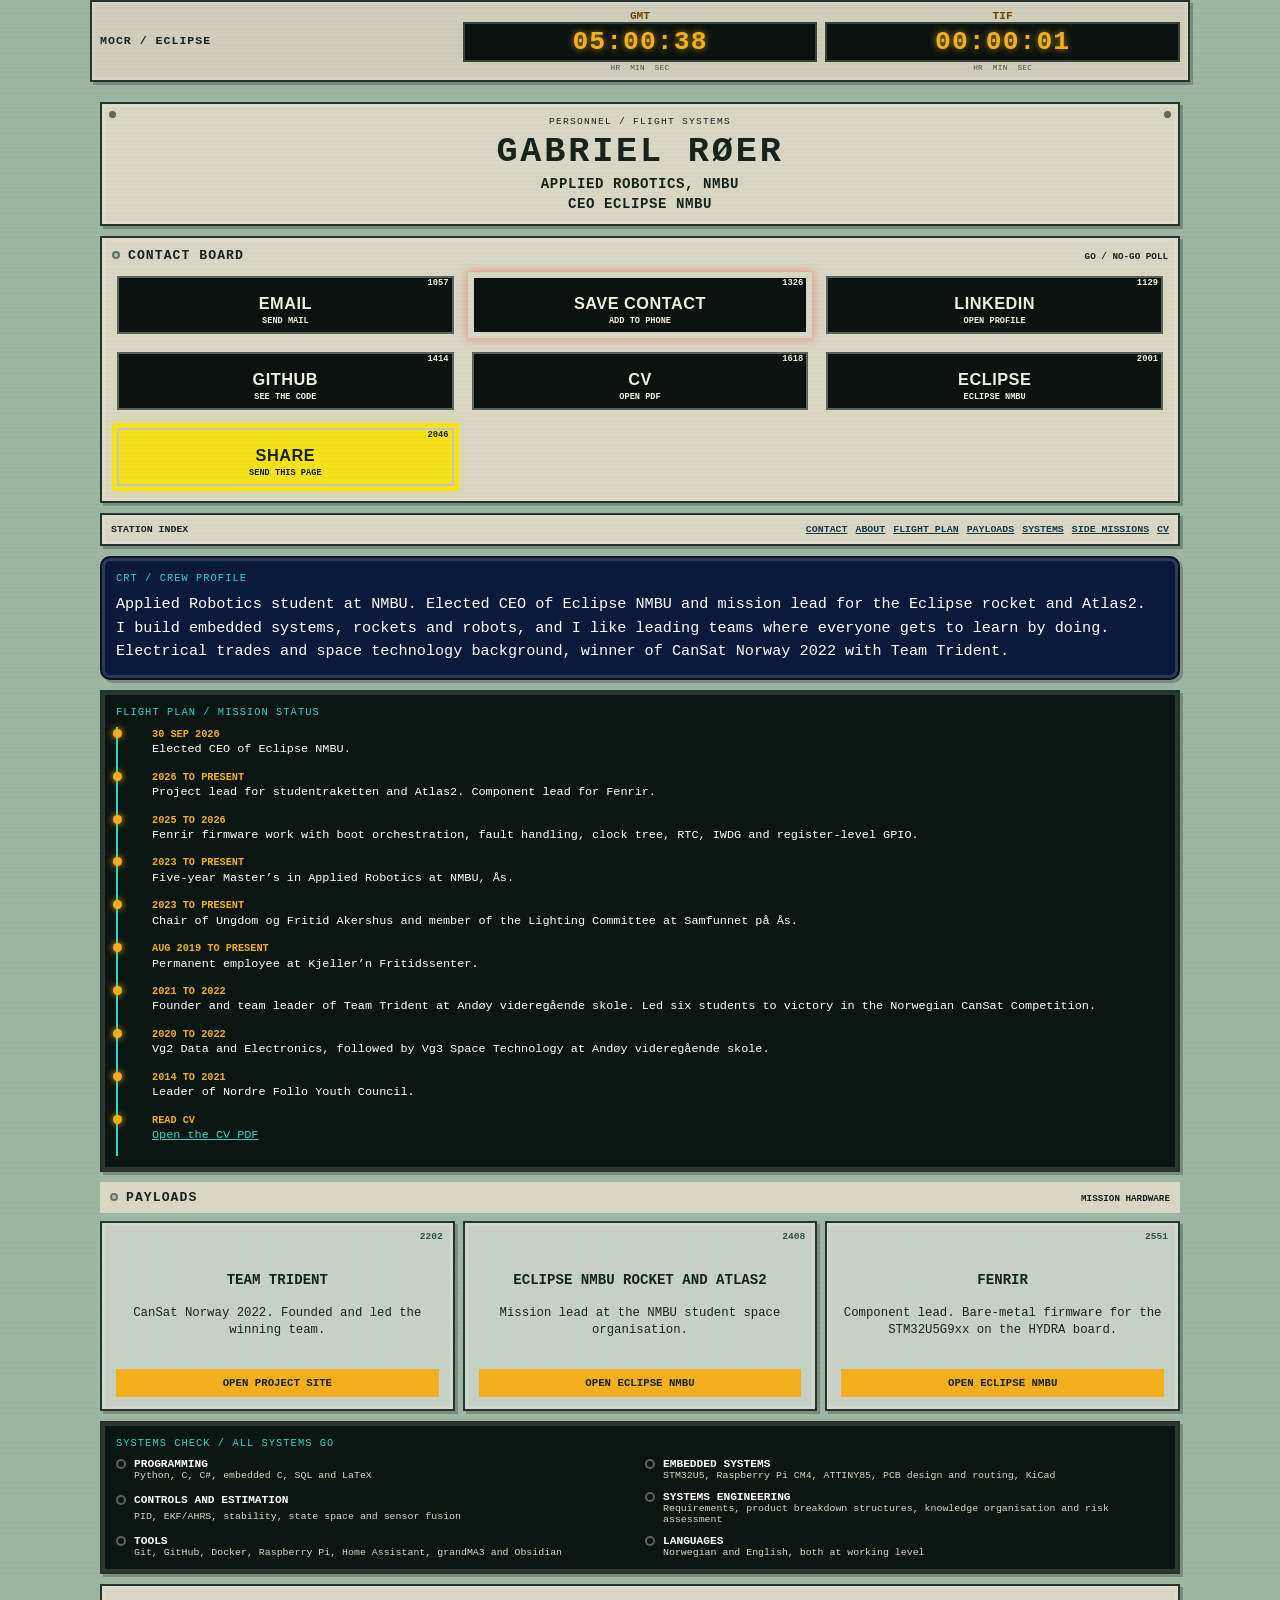
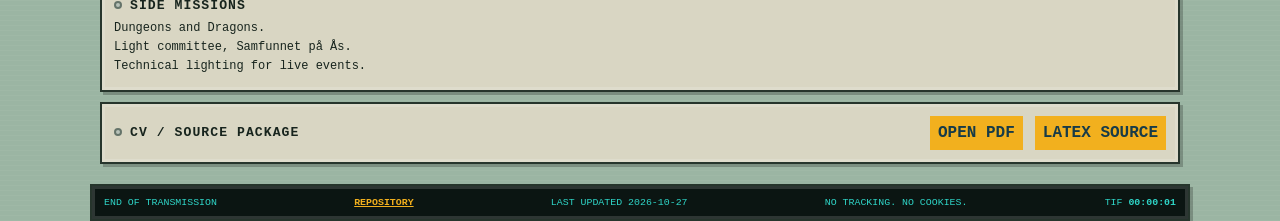
==== docs/index.html @ c1118e2e "personal web" ====
<!doctype html>
<html lang="en">
  <head>
    <meta charset="utf-8" />
    <meta
      name="viewport"
      content="width=device-width, initial-scale=1, viewport-fit=cover" />
    <meta name="theme-color" content="#0b1512" />
    <meta
      name="description"
      content="Gabriel Røer, Applied Robotics student at NMBU and CEO of Eclipse NMBU." />
    <link rel="canonical" href="https://vikinginorbit.github.io/CV/" />
    <meta property="og:title" content="Gabriel Røer | Applied Robotics" />
    <meta
      property="og:description"
      content="Contact and portfolio console for Gabriel Røer, Applied Robotics student at NMBU and CEO of Eclipse NMBU." />
    <meta property="og:url" content="https://vikinginorbit.github.io/CV/" />
    <meta property="og:type" content="website" />
    <meta
      property="og:image"
      content="https://vikinginorbit.github.io/CV/assets/og.png" />
    <meta name="twitter:card" content="summary_large_image" />
    <meta name="twitter:title" content="Gabriel Røer | Applied Robotics" />
    <meta
      name="twitter:description"
      content="Contact and portfolio console for Gabriel Røer, Applied Robotics student at NMBU and CEO of Eclipse NMBU." />
    <meta
      name="twitter:image"
      content="https://vikinginorbit.github.io/CV/assets/og.png" />
    <title>Gabriel Røer | Mission Control</title>
    <link
      rel="icon"
      href="data:image/svg+xml,%3Csvg xmlns='http://www.w3.org/2000/svg' viewBox='0 0 64 64'%3E%3Crect width='64' height='64' rx='8' fill='%230b1512'/%3E%3Cpath d='M10 44h44M16 20h32v16H16z' fill='none' stroke='%23f2b01e' stroke-width='4'/%3E%3C/svg%3E" />
    <link rel="stylesheet" href="style.css" />
  </head>
  <body>
    <a class="skip-link" href="#main">SKIP TO MAIN</a>
    <header class="console mission-header panel">
      <div class="brand-mark">MOCR / ECLIPSE</div>
      <div class="clock-group">
        <div class="clock-label">GMT</div>
        <div class="clock" id="gmt-clock" aria-label="Greenwich Mean Time">
          00:00:00
        </div>
        <div class="clock-caption">HR&nbsp;&nbsp;MIN&nbsp;&nbsp;SEC</div>
      </div>
      <div class="clock-group">
        <div class="clock-label">TIF</div>
        <div class="clock" id="flight-clock" aria-label="Time in flight">
          00:00:00
        </div>
        <div class="clock-caption">HR&nbsp;&nbsp;MIN&nbsp;&nbsp;SEC</div>
      </div>
    </header>
    <main id="main" class="console">
      <section class="name-plate panel" aria-labelledby="name">
        <p class="eyebrow">PERSONNEL / FLIGHT SYSTEMS</p>
        <h1 id="name">GABRIEL RØER</h1>
        <p>APPLIED ROBOTICS, NMBU</p>
        <p>CEO ECLIPSE NMBU</p>
      </section>
      <section
        id="contact"
        class="contact-board panel"
        aria-labelledby="contact-heading">
        <div class="section-heading">
          <span class="screw"></span>
          <h2 id="contact-heading">CONTACT BOARD</h2>
          <span class="section-code">GO / NO-GO POLL</span>
        </div>
        <div class="key-grid">
          <a
            class="legend-key"
            data-key="email"
            href="mailto:GabrielRoer@icloud.com"
            aria-label="Send email"
            ><span class="loop">1057</span><strong>EMAIL</strong
            ><small>SEND MAIL</small></a
          >
          <a
            class="legend-key emphasized"
            href="contact.vcf"
            aria-label="Save contact to phone"
            ><span class="loop">1326</span><strong>SAVE CONTACT</strong
            ><small>ADD TO PHONE</small></a
          >
          <a
            class="legend-key"
            data-key="linkedin"
            href="https://www.linkedin.com/in/gabriel-r%C3%B8er-0233713a4/"
            target="_blank"
            rel="noopener noreferrer"
            aria-label="Open LinkedIn profile"
            ><span class="loop">1129</span><strong>LINKEDIN</strong
            ><small>OPEN PROFILE</small></a
          >
          <a
            class="legend-key"
            href="https://github.com/VikingInOrbit"
            target="_blank"
            rel="noopener noreferrer"
            aria-label="Open GitHub profile"
            ><span class="loop">1414</span><strong>GITHUB</strong
            ><small>SEE THE CODE</small></a
          >
          <a
            class="legend-key"
            href="assets/Gabriel-Roer-CV.pdf"
            aria-label="Open CV PDF"
            ><span class="loop">1618</span><strong>CV</strong
            ><small>OPEN PDF</small></a
          >
          <a
            class="legend-key"
            href="https://eclipsenmbu.no"
            target="_blank"
            rel="noopener noreferrer"
            aria-label="Open Eclipse NMBU"
            ><span class="loop">2001</span><strong>ECLIPSE</strong
            ><small>ECLIPSE NMBU</small></a
          >
          <a
            class="legend-key share-key"
            href="https://vikinginorbit.github.io/CV/"
            data-share
            aria-label="Share this page"
            ><span class="loop">2046</span><strong>SHARE</strong
            ><small>SEND THIS PAGE</small></a
          >
        </div>
      </section>
      <nav class="station-index panel" aria-label="Station index">
        <span>STATION INDEX</span><a href="#contact">CONTACT</a
        ><a href="#about">ABOUT</a><a href="#flight-plan">FLIGHT PLAN</a
        ><a href="#payloads">PAYLOADS</a><a href="#systems">SYSTEMS</a
        ><a href="#side-missions">SIDE MISSIONS</a><a href="#cv">CV</a>
      </nav>
      <section id="about" class="crt panel" aria-labelledby="about-heading">
        <div class="screen-label" id="about-heading">CRT / CREW PROFILE</div>
        <p>
          Applied Robotics student at NMBU. Elected CEO of Eclipse NMBU and
          mission lead for the Eclipse rocket and Atlas2. I build embedded
          systems, rockets and robots, and I like leading teams where everyone
          gets to learn by doing. Electrical trades and space technology
          background, winner of CanSat Norway 2022 with Team Trident.
        </p>
      </section>
      <section
        id="flight-plan"
        class="flight-plan panel"
        aria-labelledby="flight-heading">
        <div class="screen-label" id="flight-heading">
          FLIGHT PLAN / MISSION STATUS
        </div>
        <ol class="timeline">
          <li><b>30 SEP 2026</b><span>Elected CEO of Eclipse NMBU.</span></li>
          <li>
            <b>2026 TO PRESENT</b
            ><span
              >Project lead for studentraketten and Atlas2. Component lead for
              Fenrir.</span
            >
          </li>
          <li>
            <b>2025 TO 2026</b
            ><span
              >Fenrir firmware work with boot orchestration, fault handling,
              clock tree, RTC, IWDG and register-level GPIO.</span
            >
          </li>
          <li>
            <b>2023 TO PRESENT</b
            ><span>Five-year Master’s in Applied Robotics at NMBU, Ås.</span>
          </li>
          <li>
            <b>2023 TO PRESENT</b
            ><span
              >Chair of Ungdom og Fritid Akershus and member of the Lighting
              Committee at Samfunnet på Ås.</span
            >
          </li>
          <li>
            <b>AUG 2019 TO PRESENT</b
            ><span>Permanent employee at Kjeller’n Fritidssenter.</span>
          </li>
          <li>
            <b>2021 TO 2022</b
            ><span
              >Founder and team leader of Team Trident at Andøy videregående
              skole. Led six students to victory in the Norwegian CanSat
              Competition.</span
            >
          </li>
          <li>
            <b>2020 TO 2022</b
            ><span
              >Vg2 Data and Electronics, followed by Vg3 Space Technology at
              Andøy videregående skole.</span
            >
          </li>
          <li>
            <b>2014 TO 2021</b
            ><span>Leader of Nordre Follo Youth Council.</span>
          </li>
          <li>
            <b>READ CV</b
            ><a href="assets/Gabriel-Roer-CV.pdf">Open the CV PDF</a>
          </li>
        </ol>
      </section>
      <section id="payloads" class="payloads" aria-labelledby="payload-heading">
        <div class="section-heading payload-heading">
          <span class="screw"></span>
          <h2 id="payload-heading">PAYLOADS</h2>
          <span class="section-code">MISSION HARDWARE</span>
        </div>
        <article class="payload panel">
          <span class="loop-tag">2202</span>
          <h3>TEAM TRIDENT</h3>
          <p>CanSat Norway 2022. Founded and led the winning team.</p>
          <a class="payload-link" href="https://vikinginorbit.github.io/CV/"
            >OPEN PROJECT SITE</a
          >
        </article>
        <article class="payload panel">
          <span class="loop-tag">2408</span>
          <h3>ECLIPSE NMBU ROCKET AND ATLAS2</h3>
          <p>Mission lead at the NMBU student space organisation.</p>
          <a
            class="payload-link"
            href="https://eclipsenmbu.no"
            target="_blank"
            rel="noopener noreferrer"
            >OPEN ECLIPSE NMBU</a
          >
        </article>
        <article class="payload panel">
          <span class="loop-tag">2551</span>
          <h3>FENRIR</h3>
          <p>
            Component lead. Bare-metal firmware for the STM32U5G9xx on the HYDRA
            board.
          </p>
          <a
            class="payload-link"
            href="https://eclipsenmbu.no"
            target="_blank"
            rel="noopener noreferrer"
            >OPEN ECLIPSE NMBU</a
          >
        </article>
      </section>
      <section
        id="systems"
        class="systems panel"
        aria-labelledby="systems-heading">
        <div class="screen-label" id="systems-heading">
          SYSTEMS CHECK / ALL SYSTEMS GO
        </div>
        <div class="systems-grid">
          <div class="system-indicator">
            <i></i><b>PROGRAMMING</b
            ><span>Python, C, C#, embedded C, SQL and LaTeX</span>
          </div>
          <div class="system-indicator">
            <i></i><b>EMBEDDED SYSTEMS</b
            ><span
              >STM32U5, Raspberry Pi CM4, ATTINY85, PCB design and routing,
              KiCad</span
            >
          </div>
          <div class="system-indicator">
            <i></i><b>CONTROLS AND ESTIMATION</b
            ><span
              >PID, EKF/AHRS, stability, state space and sensor fusion</span
            >
          </div>
          <div class="system-indicator">
            <i></i><b>SYSTEMS ENGINEERING</b
            ><span
              >Requirements, product breakdown structures, knowledge
              organisation and risk assessment</span
            >
          </div>
          <div class="system-indicator">
            <i></i><b>TOOLS</b
            ><span
              >Git, GitHub, Docker, Raspberry Pi, Home Assistant, grandMA3 and
              Obsidian</span
            >
          </div>
          <div class="system-indicator">
            <i></i><b>LANGUAGES</b
            ><span>Norwegian and English, both at working level</span>
          </div>
        </div>
      </section>
      <section
        id="side-missions"
        class="side-missions panel"
        aria-labelledby="side-heading">
        <div class="section-heading">
          <span class="screw"></span>
          <h2 id="side-heading">SIDE MISSIONS</h2>
        </div>
        <p>Dungeons and Dragons.</p>
        <p>Light committee, Samfunnet på Ås.</p>
        <p>Technical lighting for live events.</p>
      </section>
      <section id="cv" class="cv-panel panel" aria-labelledby="cv-heading">
        <div class="section-heading">
          <span class="screw"></span>
          <h2 id="cv-heading">CV / SOURCE PACKAGE</h2>
        </div>
        <a href="assets/Gabriel-Roer-CV.pdf">OPEN PDF</a
        ><a
          href="https://github.com/VikingInOrbit/CV"
          target="_blank"
          rel="noopener noreferrer"
          >LATEX SOURCE</a
        >
      </section>
    </main>
    <footer class="console footer panel">
      <span>END OF TRANSMISSION</span
      ><a
        href="https://github.com/VikingInOrbit/CV"
        target="_blank"
        rel="noopener noreferrer"
        >REPOSITORY</a
      ><span>LAST UPDATED 2026-10-27</span><span>NO TRACKING. NO COOKIES.</span
      ><span>TIF <b id="footer-flight">00:00:00</b></span>
    </footer>
    <script src="config.js"></script>
    <script src="script.js"></script>
  </body>
</html>
---- docs/style.css ----
:root{color-scheme:dark;--sage:#9bb5a3;--cream:#d9d6c3;--ink:#17241d;--navy:#0a1a3a;--amber:#f2b01e;--yellow:#f5e21a;--red:#e8423f;--dim:#8d908c;--teal:#2fd6c8}*{box-sizing:border-box}html{background:#07100d}body{margin:0;min-width:360px;background:var(--sage);color:var(--ink);font-family:"Courier New",Courier,monospace;background-image:linear-gradient(rgba(255,255,255,.035) 1px,transparent 1px);background-size:100% 5px}body:before{content:"";position:fixed;inset:0;pointer-events:none;opacity:.14;background:repeating-linear-gradient(0deg,transparent 0 3px,rgba(0,0,0,.14) 4px);z-index:4}a{color:inherit}.console{width:min(1100px,100%);margin:0 auto;padding:10px}.panel{position:relative;border:2px solid #26352c;box-shadow:inset 0 0 0 3px rgba(255,255,255,.14),3px 3px 0 rgba(0,0,0,.22)}.mission-header{display:grid;grid-template-columns:1fr 1fr 1fr;align-items:center;gap:8px;padding:8px;min-height:78px;background:#d0cdbb}
.brand-mark{font-size:.73rem;font-weight:bold;letter-spacing:.08em}.clock-group{text-align:center}.clock-label{color:#6a4700;font-size:.7rem;font-weight:bold}.clock{padding:3px 5px;color:var(--amber);background:#0b1210;border:2px solid #37443c;font-size:clamp(1.05rem,5vw,1.65rem);font-weight:bold;letter-spacing:.04em;text-shadow:0 0 7px rgba(242,176,30,.7)}.clock-caption{margin-top:2px;color:#4a514b;font-size:.48rem;letter-spacing:.04em}.name-plate{margin-top:10px;padding:12px 14px;background:var(--cream);text-align:center}.name-plate:before,.name-plate:after{content:"";position:absolute;width:7px;height:7px;border-radius:50%;background:#5a685f;top:7px}.name-plate:before{left:7px}.name-plate:after{right:7px}.eyebrow{margin:0 0 5px;font-size:.6rem;letter-spacing:.13em}h1{margin:0;font-size:clamp(1.35rem,6vw,2.2rem);letter-spacing:.08em}.name-plate p:not(.eyebrow){margin:4px 0 0;font-size:clamp(.68rem,2.5vw,.88rem);font-weight:bold;letter-spacing:.04em}.contact-board{margin-top:10px;padding:10px;background:var(--cream)}.section-heading{display:flex;align-items:baseline;gap:8px;margin-bottom:8px}.section-heading h2{margin:0;font-size:.82rem;letter-spacing:.08em}.section-code{margin-left:auto;font-size:.58rem;font-weight:bold}.screw{width:8px;height:8px;border:2px solid #65746a;border-radius:50%;background:#b8c2b9}.key-grid{display:grid;grid-template-columns:repeat(2,minmax(0,1fr));gap:8px}.legend-key{min-height:68px;position:relative;display:flex;flex-direction:column;align-items:center;justify-content:center;padding:14px 4px 5px;border:5px solid transparent;border-radius:2px;background:#0b1210;background-clip:padding-box;box-shadow:inset 0 0 0 2px #59635d;text-decoration:none;color:#f1efe0}.legend-key.yellow{background:var(--yellow);color:#182118;box-shadow:inset 0 0 0 2px #c6c8c0,0 0 8px rgba(245,226,26,.35)}.legend-key.yellow:nth-child(3n){background-color:var(--amber)}.legend-key.yellow:nth-child(5n){background-color:#f1efe0}.legend-key.emphasized{background-color:#0b1210;color:#f1efe0;box-shadow:inset 0 0 0 2px #d4d5ca,0 0 9px rgba(232,66,63,.45)}.legend-key.yellow.emphasized{background-color:var(--yellow);color:#182118}.legend-key.unset{background:var(--dim);color:#d5d8d2;box-shadow:inset 0 0 0 2px #c6c8c0;opacity:.7}.loop{position:absolute;top:2px;right:5px;font-size:.55rem;font-weight:bold}.legend-key strong{font-family:Arial,sans-serif;font-size:clamp(.78rem,3.5vw,1.02rem);letter-spacing:.03em;text-align:center}.legend-key small{margin-top:3px;font-size:.54rem;font-weight:bold;text-align:center}.legend-key:focus-visible,.payload-link:focus-visible,.footer a:focus-visible{outline:3px solid #173b80;outline-offset:3px}.crt{margin-top:10px;padding:14px;border-color:#061024;border-radius:10px;background:var(--navy);color:#fff}.screen-label{margin-bottom:9px;color:var(--teal);font-size:.65rem;letter-spacing:.1em}.crt p{margin:0;font-size:clamp(.75rem,2.7vw,.95rem);line-height:1.55}.payloads{margin-top:10px}.payload-heading{padding:8px 10px;background:var(--cream)}.payload{margin-top:8px;padding:12px 14px;background:#c8d0c5}.payload:after{content:"";position:absolute;inset:0;pointer-events:none;opacity:.55;background-image:linear-gradient(var(--teal) 1px,transparent 1px),linear-gradient(90deg,var(--teal) 1px,transparent 1px);background-size:28px 28px;mix-blend-mode:soft-light}.payload h3,.payload p,.payload-link{position:relative;z-index:1}.loop-tag{position:absolute;top:7px;right:9px;color:#345148;font-size:.6rem;font-weight:bold}.payload h3{margin:0 42px 6px 0;font-size:.88rem}.payload p{max-width:75ch;margin:0;font-size:.77rem;line-height:1.45}.payload-link{display:inline-block;margin-top:8px;color:#123d48;font-size:.67rem;font-weight:bold}.footer{display:flex;justify-content:space-between;gap:8px;align-items:center;margin-top:10px;padding:11px 12px;background:#0b1512;color:var(--teal);font-size:.62rem}.footer a{color:var(--amber);font-weight:bold}@media (min-width:640px){.key-grid{grid-template-columns:repeat(3,minmax(0,1fr))}.payloads{display:grid;grid-template-columns:repeat(3,1fr);gap:8px}.payload-heading{grid-column:1/-1;margin-bottom:0}.payload{margin-top:0}}@media (prefers-reduced-motion:reduce){*,*::before,*::after{animation-duration:.01ms!important;animation-iteration-count:1!important}}
.legend-key.activated{background-color:#42a85f!important;color:#102617;box-shadow:inset 0 0 0 2px #d5e5d0,0 0 10px rgba(66,168,95,.7)}.legend-key.yellow.emphasized{background-color:var(--yellow);color:#182118}.legend-key.unset{background:var(--dim);color:#d5d8d2;box-shadow:inset 0 0 0 2px #c6c8c0;opacity:.7}.loop{position:absolute;top:2px;right:5px;font-size:.55rem;font-weight:bold}.legend-key strong{font-family:Arial,sans-serif;font-size:clamp(.78rem,3.5vw,1.02rem);letter-spacing:.03em;text-align:center}.legend-key small{margin-top:3px;font-size:.54rem;font-weight:bold;text-align:center}.legend-key:focus-visible,.payload-link:focus-visible,.footer a:focus-visible{outline:3px solid #173b80;outline-offset:3px}.crt{margin-top:10px;padding:14px;border-color:#061024;border-radius:10px;background:var(--navy);color:#fff}.screen-label{margin-bottom:9px;color:var(--teal);font-size:.65rem;letter-spacing:.1em}.crt p{margin:0;font-size:clamp(.75rem,2.7vw,.95rem);line-height:1.55}.payloads{margin-top:10px}.payload-heading{padding:8px 10px;background:var(--cream)}.payload{margin-top:8px;padding:12px 14px;background:#c8d0c5}.payload:after{content:"";position:absolute;inset:0;pointer-events:none;opacity:.55;background-image:linear-gradient(var(--teal) 1px,transparent 1px),linear-gradient(90deg,var(--teal) 1px,transparent 1px);background-size:28px 28px;mix-blend-mode:soft-light}.payload h3,.payload p,.payload-link{position:relative;z-index:1}.loop-tag{position:absolute;top:7px;right:9px;color:#345148;font-size:.6rem;font-weight:bold}.payload h3{margin:0 42px 6px 0;font-size:.88rem}.payload p{max-width:75ch;margin:0;font-size:.77rem;line-height:1.45}.payload-link{display:inline-block;margin-top:8px;color:#123d48;font-size:.67rem;font-weight:bold}.footer{display:flex;justify-content:space-between;gap:8px;align-items:center;margin-top:10px;padding:11px 12px;background:#0b1512;color:var(--teal);font-size:.62rem}.footer a{color:var(--amber);font-weight:bold}@media (min-width:640px){.key-grid{grid-template-columns:repeat(3,minmax(0,1fr))}.payloads{display:grid;grid-template-columns:repeat(3,1fr);gap:8px}.payload-heading{grid-column:1/-1;margin-bottom:0}.payload{margin-top:0}}@media (prefers-reduced-motion:reduce){*,*::before,*::after{animation-duration:.01ms!important;animation-iteration-count:1!important}}
.skip-link{position:absolute;left:8px;top:-50px;padding:8px;background:var(--yellow);color:#182118;z-index:5}.skip-link:focus{top:8px}.station-index{display:flex;flex-wrap:wrap;gap:8px;align-items:center;margin-top:10px;padding:9px;background:var(--cream);font-size:.62rem}.station-index span{font-weight:bold;margin-right:auto}.station-index a,.cv-panel a{font-weight:bold;color:#173b48}.flight-plan{margin-top:10px;padding:14px;background:#0b1512;color:#fff}.timeline{margin:0;padding:0 0 0 20px;list-style:none;border-left:2px solid var(--teal)}.timeline li{position:relative;padding:0 0 12px 14px;font-size:.74rem;line-height:1.4}.timeline li::before{content:"";position:absolute;left:-25px;top:2px;width:9px;height:9px;border-radius:50%;background:var(--amber);box-shadow:0 0 7px var(--amber)}.timeline b{display:block;color:var(--amber);font-size:.64rem}.timeline a{color:var(--teal)}.systems{margin-top:10px;padding:14px;background:#0b1512;color:#fff}.systems-grid{display:grid;grid-template-columns:repeat(2,1fr);gap:10px}.systems-grid div{display:grid;grid-template-columns:12px 1fr;column-gap:6px;align-items:center;font-size:.7rem}.systems-grid i{width:10px;height:10px;border-radius:50%;background:var(--amber);box-shadow:0 0 7px var(--amber)}.systems-grid span{grid-column:2;color:#d9d6c3;font-size:.62rem}.side-missions,.cv-panel,.lost{margin-top:10px;padding:12px;background:var(--cream)}.side-missions p{margin:5px 0;font-size:.75rem}.cv-panel{display:flex;gap:12px;align-items:center}.cv-panel .section-heading{margin:0 auto 0 0}.cv-panel a{padding:8px;background:var(--amber);text-decoration:none}.lost{max-width:600px;margin:10vh auto;text-align:center}.lost .legend-key{display:inline-flex;margin-top:15px}.footer{flex-wrap:wrap}
.payload{display:flex;flex-direction:column;min-height:190px}.payload .loop-tag{top:8px;right:10px}.payload h3{margin:28px 0 8px;text-align:center;min-height:2.4em;display:flex;align-items:center;justify-content:center}.payload p{flex:1;margin:0;text-align:center}.payload .payload-link{align-self:stretch;margin-top:12px;padding:8px;text-align:center;background:var(--amber);color:#17241d;text-decoration:none}.system-indicator i{background:#0b1210;box-shadow:inset 0 0 0 2px #59635d}.system-indicator.system-go i{background:#42a85f;box-shadow:0 0 8px rgba(66,168,95,.8)}
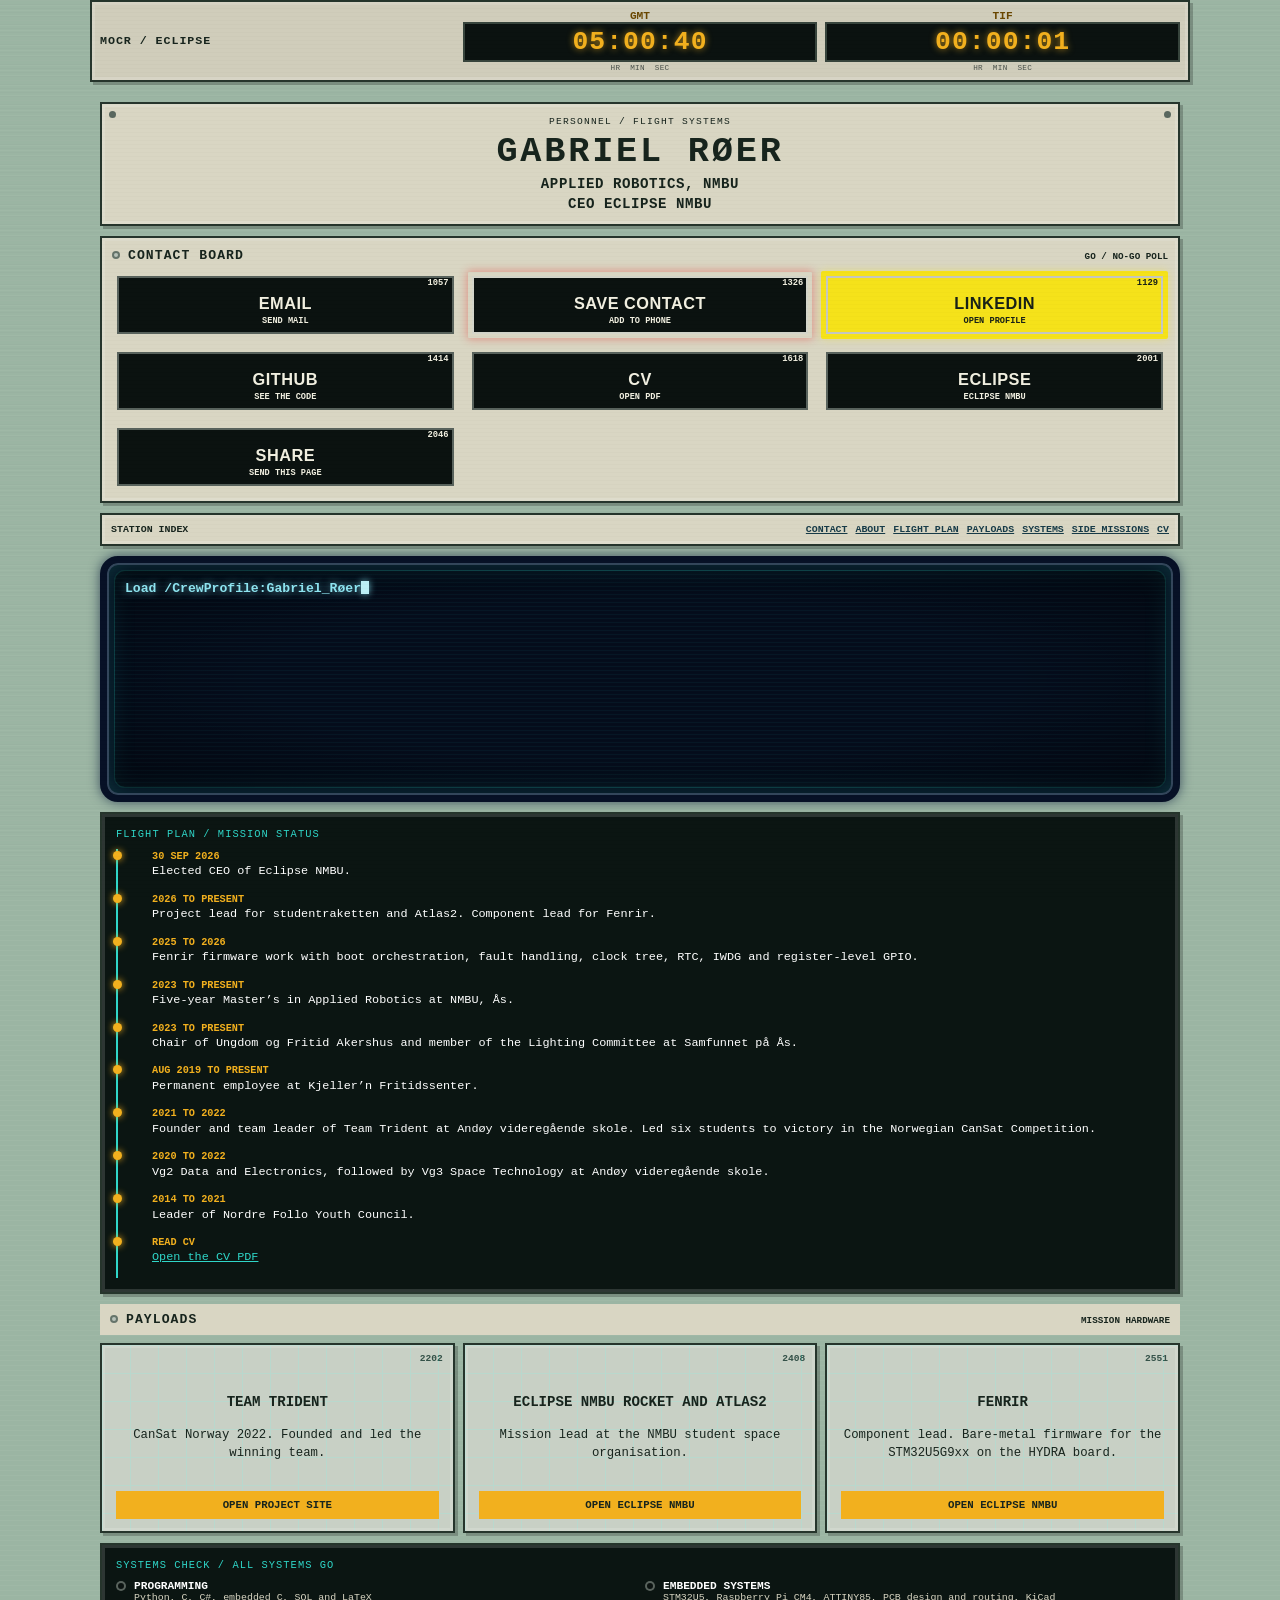
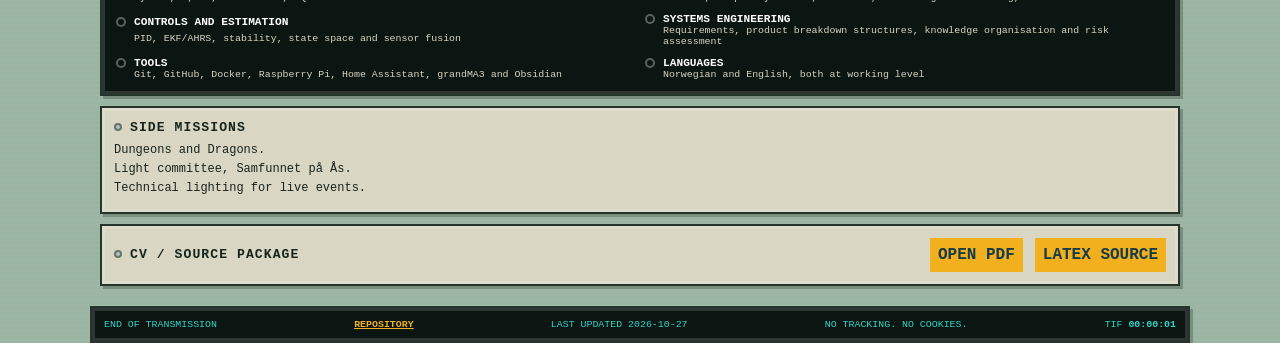
==== commit 40a1c994: "ser pen ut på telefon" ====
--- a/docs/index.html
+++ b/docs/index.html
@@ -70,7 +70,7 @@
         </div>
         <div class="key-grid">
           <a
-            class="legend-key"
+            class="legend-key contact-action"
             data-key="email"
             href="mailto:GabrielRoer@icloud.com"
             aria-label="Send email"
@@ -78,7 +78,7 @@
             ><small>SEND MAIL</small></a
           >
           <a
-            class="legend-key emphasized"
+            class="legend-key emphasized contact-action vcard-key"
             href="contact.vcf"
             aria-label="Save contact to phone"
             ><span class="loop">1326</span><strong>SAVE CONTACT</strong
@@ -120,7 +120,7 @@
             ><small>ECLIPSE NMBU</small></a
           >
           <a
-            class="legend-key share-key"
+            class="legend-key contact-action share-key"
             href="https://vikinginorbit.github.io/CV/"
             data-share
             aria-label="Share this page"
@@ -135,14 +135,32 @@
         ><a href="#payloads">PAYLOADS</a><a href="#systems">SYSTEMS</a
         ><a href="#side-missions">SIDE MISSIONS</a><a href="#cv">CV</a>
       </nav>
-      <section id="about" class="crt panel" aria-labelledby="about-heading">
-        <div class="screen-label" id="about-heading">CRT / CREW PROFILE</div>
-        <p>
-          Applied Robotics student at NMBU. Elected CEO of Eclipse NMBU and
-          mission lead for the Eclipse rocket and Atlas2. I build embedded
-          systems, rockets and robots, and I like leading teams where everyone
-          gets to learn by doing. Electrical trades and space technology
-          background, winner of CanSat Norway 2022 with Team Trident.
+      <section
+        id="about"
+        class="crt panel"
+        aria-label="Crew profile terminal. Press Enter to load."
+        tabindex="0">
+        <div
+          class="crt-command"
+          aria-hidden="true"
+          data-command="Load /CrewProfile:Gabriel_Røer"></div>
+        <p class="crt-output">
+          <span
+            class="crt-line"
+            data-output="Applied Robotics student at NMBU."></span>
+          <span
+            class="crt-line"
+            data-output="Elected CEO of Eclipse NMBU and mission lead for the Eclipse rocket and Atlas2."></span>
+          <span
+            class="crt-line"
+            data-output="I build embedded systems, rockets and robots, and I like leading teams where everyone gets to learn by doing."></span>
+          <span
+            class="crt-line"
+            data-output="Electrical trades and space technology background, winner of CanSat Norway 2022 with Team Trident."></span>
+          <span class="crt-line" data-output="Fully loaded"></span>
+          <span class="crt-line crt-prompt"
+            >Z:Me/GR:<span class="crt-cursor" aria-hidden="true"></span
+          ></span>
         </p>
       </section>
       <section
--- a/docs/style.css
+++ b/docs/style.css
@@ -1,5 +1,11 @@
 :root{color-scheme:dark;--sage:#9bb5a3;--cream:#d9d6c3;--ink:#17241d;--navy:#0a1a3a;--amber:#f2b01e;--yellow:#f5e21a;--red:#e8423f;--dim:#8d908c;--teal:#2fd6c8}*{box-sizing:border-box}html{background:#07100d}body{margin:0;min-width:360px;background:var(--sage);color:var(--ink);font-family:"Courier New",Courier,monospace;background-image:linear-gradient(rgba(255,255,255,.035) 1px,transparent 1px);background-size:100% 5px}body:before{content:"";position:fixed;inset:0;pointer-events:none;opacity:.14;background:repeating-linear-gradient(0deg,transparent 0 3px,rgba(0,0,0,.14) 4px);z-index:4}a{color:inherit}.console{width:min(1100px,100%);margin:0 auto;padding:10px}.panel{position:relative;border:2px solid #26352c;box-shadow:inset 0 0 0 3px rgba(255,255,255,.14),3px 3px 0 rgba(0,0,0,.22)}.mission-header{display:grid;grid-template-columns:1fr 1fr 1fr;align-items:center;gap:8px;padding:8px;min-height:78px;background:#d0cdbb}
 .brand-mark{font-size:.73rem;font-weight:bold;letter-spacing:.08em}.clock-group{text-align:center}.clock-label{color:#6a4700;font-size:.7rem;font-weight:bold}.clock{padding:3px 5px;color:var(--amber);background:#0b1210;border:2px solid #37443c;font-size:clamp(1.05rem,5vw,1.65rem);font-weight:bold;letter-spacing:.04em;text-shadow:0 0 7px rgba(242,176,30,.7)}.clock-caption{margin-top:2px;color:#4a514b;font-size:.48rem;letter-spacing:.04em}.name-plate{margin-top:10px;padding:12px 14px;background:var(--cream);text-align:center}.name-plate:before,.name-plate:after{content:"";position:absolute;width:7px;height:7px;border-radius:50%;background:#5a685f;top:7px}.name-plate:before{left:7px}.name-plate:after{right:7px}.eyebrow{margin:0 0 5px;font-size:.6rem;letter-spacing:.13em}h1{margin:0;font-size:clamp(1.35rem,6vw,2.2rem);letter-spacing:.08em}.name-plate p:not(.eyebrow){margin:4px 0 0;font-size:clamp(.68rem,2.5vw,.88rem);font-weight:bold;letter-spacing:.04em}.contact-board{margin-top:10px;padding:10px;background:var(--cream)}.section-heading{display:flex;align-items:baseline;gap:8px;margin-bottom:8px}.section-heading h2{margin:0;font-size:.82rem;letter-spacing:.08em}.section-code{margin-left:auto;font-size:.58rem;font-weight:bold}.screw{width:8px;height:8px;border:2px solid #65746a;border-radius:50%;background:#b8c2b9}.key-grid{display:grid;grid-template-columns:repeat(2,minmax(0,1fr));gap:8px}.legend-key{min-height:68px;position:relative;display:flex;flex-direction:column;align-items:center;justify-content:center;padding:14px 4px 5px;border:5px solid transparent;border-radius:2px;background:#0b1210;background-clip:padding-box;box-shadow:inset 0 0 0 2px #59635d;text-decoration:none;color:#f1efe0}.legend-key.yellow{background:var(--yellow);color:#182118;box-shadow:inset 0 0 0 2px #c6c8c0,0 0 8px rgba(245,226,26,.35)}.legend-key.yellow:nth-child(3n){background-color:var(--amber)}.legend-key.yellow:nth-child(5n){background-color:#f1efe0}.legend-key.emphasized{background-color:#0b1210;color:#f1efe0;box-shadow:inset 0 0 0 2px #d4d5ca,0 0 9px rgba(232,66,63,.45)}.legend-key.yellow.emphasized{background-color:var(--yellow);color:#182118}.legend-key.unset{background:var(--dim);color:#d5d8d2;box-shadow:inset 0 0 0 2px #c6c8c0;opacity:.7}.loop{position:absolute;top:2px;right:5px;font-size:.55rem;font-weight:bold}.legend-key strong{font-family:Arial,sans-serif;font-size:clamp(.78rem,3.5vw,1.02rem);letter-spacing:.03em;text-align:center}.legend-key small{margin-top:3px;font-size:.54rem;font-weight:bold;text-align:center}.legend-key:focus-visible,.payload-link:focus-visible,.footer a:focus-visible{outline:3px solid #173b80;outline-offset:3px}.crt{margin-top:10px;padding:14px;border-color:#061024;border-radius:10px;background:var(--navy);color:#fff}.screen-label{margin-bottom:9px;color:var(--teal);font-size:.65rem;letter-spacing:.1em}.crt p{margin:0;font-size:clamp(.75rem,2.7vw,.95rem);line-height:1.55}.payloads{margin-top:10px}.payload-heading{padding:8px 10px;background:var(--cream)}.payload{margin-top:8px;padding:12px 14px;background:#c8d0c5}.payload:after{content:"";position:absolute;inset:0;pointer-events:none;opacity:.55;background-image:linear-gradient(var(--teal) 1px,transparent 1px),linear-gradient(90deg,var(--teal) 1px,transparent 1px);background-size:28px 28px;mix-blend-mode:soft-light}.payload h3,.payload p,.payload-link{position:relative;z-index:1}.loop-tag{position:absolute;top:7px;right:9px;color:#345148;font-size:.6rem;font-weight:bold}.payload h3{margin:0 42px 6px 0;font-size:.88rem}.payload p{max-width:75ch;margin:0;font-size:.77rem;line-height:1.45}.payload-link{display:inline-block;margin-top:8px;color:#123d48;font-size:.67rem;font-weight:bold}.footer{display:flex;justify-content:space-between;gap:8px;align-items:center;margin-top:10px;padding:11px 12px;background:#0b1512;color:var(--teal);font-size:.62rem}.footer a{color:var(--amber);font-weight:bold}@media (min-width:640px){.key-grid{grid-template-columns:repeat(3,minmax(0,1fr))}.payloads{display:grid;grid-template-columns:repeat(3,1fr);gap:8px}.payload-heading{grid-column:1/-1;margin-bottom:0}.payload{margin-top:0}}@media (prefers-reduced-motion:reduce){*,*::before,*::after{animation-duration:.01ms!important;animation-iteration-count:1!important}}
-.legend-key.activated{background-color:#42a85f!important;color:#102617;box-shadow:inset 0 0 0 2px #d5e5d0,0 0 10px rgba(66,168,95,.7)}.legend-key.yellow.emphasized{background-color:var(--yellow);color:#182118}.legend-key.unset{background:var(--dim);color:#d5d8d2;box-shadow:inset 0 0 0 2px #c6c8c0;opacity:.7}.loop{position:absolute;top:2px;right:5px;font-size:.55rem;font-weight:bold}.legend-key strong{font-family:Arial,sans-serif;font-size:clamp(.78rem,3.5vw,1.02rem);letter-spacing:.03em;text-align:center}.legend-key small{margin-top:3px;font-size:.54rem;font-weight:bold;text-align:center}.legend-key:focus-visible,.payload-link:focus-visible,.footer a:focus-visible{outline:3px solid #173b80;outline-offset:3px}.crt{margin-top:10px;padding:14px;border-color:#061024;border-radius:10px;background:var(--navy);color:#fff}.screen-label{margin-bottom:9px;color:var(--teal);font-size:.65rem;letter-spacing:.1em}.crt p{margin:0;font-size:clamp(.75rem,2.7vw,.95rem);line-height:1.55}.payloads{margin-top:10px}.payload-heading{padding:8px 10px;background:var(--cream)}.payload{margin-top:8px;padding:12px 14px;background:#c8d0c5}.payload:after{content:"";position:absolute;inset:0;pointer-events:none;opacity:.55;background-image:linear-gradient(var(--teal) 1px,transparent 1px),linear-gradient(90deg,var(--teal) 1px,transparent 1px);background-size:28px 28px;mix-blend-mode:soft-light}.payload h3,.payload p,.payload-link{position:relative;z-index:1}.loop-tag{position:absolute;top:7px;right:9px;color:#345148;font-size:.6rem;font-weight:bold}.payload h3{margin:0 42px 6px 0;font-size:.88rem}.payload p{max-width:75ch;margin:0;font-size:.77rem;line-height:1.45}.payload-link{display:inline-block;margin-top:8px;color:#123d48;font-size:.67rem;font-weight:bold}.footer{display:flex;justify-content:space-between;gap:8px;align-items:center;margin-top:10px;padding:11px 12px;background:#0b1512;color:var(--teal);font-size:.62rem}.footer a{color:var(--amber);font-weight:bold}@media (min-width:640px){.key-grid{grid-template-columns:repeat(3,minmax(0,1fr))}.payloads{display:grid;grid-template-columns:repeat(3,1fr);gap:8px}.payload-heading{grid-column:1/-1;margin-bottom:0}.payload{margin-top:0}}@media (prefers-reduced-motion:reduce){*,*::before,*::after{animation-duration:.01ms!important;animation-iteration-count:1!important}}
+.legend-key.activated{background-color:#42a85f!important;color:#102617;box-shadow:inset 0 0 0 2px #d5e5d0,0 0 10px rgba(66,168,95,.7)}.legend-key.yellow.emphasized{background-color:var(--yellow);color:#182118}.legend-key.unset{background:var(--dim);color:#d5d8d2;box-shadow:inset 0 0 0 2px #c6c8c0;opacity:.7}.loop{position:absolute;top:2px;right:5px;font-size:.55rem;font-weight:bold}.legend-key strong{font-family:Arial,sans-serif;font-size:clamp(.78rem,3.5vw,1.02rem);letter-spacing:.03em;text-align:center}.legend-key small{margin-top:3px;font-size:.54rem;font-weight:bold;text-align:center}.legend-key:focus-visible,.payload-link:focus-visible,.footer a:focus-visible{outline:3px solid #173b80;outline-offset:3px}.crt{margin-top:10px;padding:14px;border-color:#061024;border-radius:10px;background:var(--navy);color:#fff}.screen-label{margin-bottom:9px;color:var(--teal);font-size:.65rem;letter-spacing:.1em}.crt p{margin:0;font-size:clamp(.75rem,2.7vw,.95rem);line-height:1.55}.payloads{margin-top:10px}.payload-heading{padding:8px 10px;background:var(--cream)}.payload{margin-top:8px;padding:12px 14px;background:#c8d0c5}.payload:after{content:"";position:absolute;inset:0;pointer-events:none;opacity:.55;background-image:linear-gradient(var(--teal) 1px,transparent 1px),linear-gradient(90deg,var(--teal) 1px,transparent 1px);background-size:28px 28px;mix-blend-mode:soft-light}.payload h3,.payload p,.payload-link{position:relative;z-index:1}.loop-tag{position:absolute;top:7px;right:9px;color:#345148;font-size:.6rem;font-weight:bold}.payload h3{margin:0 42px 6px 0;font-size:.88rem}.payload p{max-width:75ch;margin:0;font-size:.77rem;line-height:1.45}.payload-link{display:inline-block;margin-top:8px;color:#123d48;font-size:.67rem;font-weight:bold}.footer{display:flex;justify-content:space-between;gap:8px;align-items:center;margin-top:10px;padding:11px 12px;background:#0b1512;color:var(--teal);font-size:.62rem}.footer a{color:var(--amber);font-weight:bold}@media (min-width:640px){.key-grid{grid-template-columns:repeat(3,minmax(0,1fr))}.vcard-key{grid-column:auto}.payloads{display:grid;grid-template-columns:repeat(3,1fr);gap:8px}.payload-heading{grid-column:1/-1;margin-bottom:0}.payload{margin-top:0}}@media (max-width:639px){.contact-action{grid-column:1/-1;min-height:72px}.vcard-key{min-height:76px}}@media (prefers-reduced-motion:reduce){*,*::before,*::after{animation-duration:.01ms!important;animation-iteration-count:1!important}}
 .skip-link{position:absolute;left:8px;top:-50px;padding:8px;background:var(--yellow);color:#182118;z-index:5}.skip-link:focus{top:8px}.station-index{display:flex;flex-wrap:wrap;gap:8px;align-items:center;margin-top:10px;padding:9px;background:var(--cream);font-size:.62rem}.station-index span{font-weight:bold;margin-right:auto}.station-index a,.cv-panel a{font-weight:bold;color:#173b48}.flight-plan{margin-top:10px;padding:14px;background:#0b1512;color:#fff}.timeline{margin:0;padding:0 0 0 20px;list-style:none;border-left:2px solid var(--teal)}.timeline li{position:relative;padding:0 0 12px 14px;font-size:.74rem;line-height:1.4}.timeline li::before{content:"";position:absolute;left:-25px;top:2px;width:9px;height:9px;border-radius:50%;background:var(--amber);box-shadow:0 0 7px var(--amber)}.timeline b{display:block;color:var(--amber);font-size:.64rem}.timeline a{color:var(--teal)}.systems{margin-top:10px;padding:14px;background:#0b1512;color:#fff}.systems-grid{display:grid;grid-template-columns:repeat(2,1fr);gap:10px}.systems-grid div{display:grid;grid-template-columns:12px 1fr;column-gap:6px;align-items:center;font-size:.7rem}.systems-grid i{width:10px;height:10px;border-radius:50%;background:var(--amber);box-shadow:0 0 7px var(--amber)}.systems-grid span{grid-column:2;color:#d9d6c3;font-size:.62rem}.side-missions,.cv-panel,.lost{margin-top:10px;padding:12px;background:var(--cream)}.side-missions p{margin:5px 0;font-size:.75rem}.cv-panel{display:flex;gap:12px;align-items:center}.cv-panel .section-heading{margin:0 auto 0 0}.cv-panel a{padding:8px;background:var(--amber);text-decoration:none}.lost{max-width:600px;margin:10vh auto;text-align:center}.lost .legend-key{display:inline-flex;margin-top:15px}.footer{flex-wrap:wrap}
 .payload{display:flex;flex-direction:column;min-height:190px}.payload .loop-tag{top:8px;right:10px}.payload h3{margin:28px 0 8px;text-align:center;min-height:2.4em;display:flex;align-items:center;justify-content:center}.payload p{flex:1;margin:0;text-align:center}.payload .payload-link{align-self:stretch;margin-top:12px;padding:8px;text-align:center;background:var(--amber);color:#17241d;text-decoration:none}.system-indicator i{background:#0b1210;box-shadow:inset 0 0 0 2px #59635d}.system-indicator.system-go i{background:#42a85f;box-shadow:0 0 8px rgba(66,168,95,.8)}
+.legend-key.yellow:nth-child(n){background-color:var(--yellow);color:#182118;box-shadow:inset 0 0 0 2px #c6c8c0,0 0 8px rgba(245,226,26,.35)}
+.crt{overflow:hidden;padding:18px;border:7px solid #071126;border-radius:18px;background:#050d1c;box-shadow:inset 0 0 0 2px #33465b,inset 0 0 28px rgba(47,214,200,.22),0 0 12px rgba(10,26,58,.65);text-shadow:0 0 6px rgba(47,214,200,.42)}
+.crt:before{content:"";position:absolute;inset:7px;border:1px solid rgba(47,214,200,.38);border-radius:11px;pointer-events:none;background:repeating-linear-gradient(0deg,rgba(47,214,200,.08) 0 1px,transparent 1px 4px);opacity:.7}
+.crt:after{content:"";position:absolute;inset:7px;border-radius:11px;pointer-events:none;background:radial-gradient(ellipse at center,transparent 50%,rgba(0,0,0,.42) 100%)}
+.crt>*{position:relative;z-index:1}.crt p{color:#bceff6;font-family:"Courier New",Courier,monospace;font-size:clamp(.75rem,2.7vw,.95rem);line-height:1.6;text-shadow:0 0 6px rgba(132,226,240,.5)}.crt-command,.crt-line{opacity:0}.crt-command{min-height:1.2em;margin:0 0 10px;color:#8ee4f0;font-size:clamp(.68rem,2.4vw,.82rem);font-weight:bold;text-shadow:0 0 8px rgba(132,226,240,.75);white-space:pre-wrap}.crt-line{display:block}.crt-booted .crt-command{opacity:1}.crt-booted .crt-line{animation:crt-line-in .01s steps(1,end) forwards}.crt-booted .crt-line:nth-child(1){animation-delay:1s}.crt-booted .crt-line:nth-child(2){animation-delay:2s}.crt-booted .crt-line:nth-child(3){animation-delay:3s}.crt-booted .crt-line:nth-child(4){animation-delay:4s}.crt-booted .crt-line:nth-child(5){animation-delay:5s}.crt-booted .crt-line:nth-child(6){animation-delay:6s}.crt-cursor{display:inline-block;width:.58em;height:1em;margin-left:.18em;vertical-align:-.16em;background:#bceff6;box-shadow:0 0 7px rgba(132,226,240,.8);animation:crt-cursor-blink 1s steps(1,end) infinite}@keyframes crt-line-in{0%{opacity:0}100%{opacity:1}}@keyframes crt-cursor-blink{0%,49%{opacity:1}50%,100%{opacity:0}}@media (prefers-reduced-motion:reduce){.crt-command,.crt-line,.crt-booted .crt-command,.crt-booted .crt-line{opacity:1;animation:none!important}.crt-cursor{animation:none!important;opacity:1}}
+.crt-ready .crt-command{opacity:1}.crt-command .crt-cursor{margin-left:0}.crt-booted .crt-command{opacity:1}.crt-booted .crt-line{opacity:0;animation:none}.crt-booted .crt-line.crt-line-visible{opacity:1}.crt-ready:focus-visible{outline:3px solid #8ee4f0;outline-offset:3px}.crt-ready:not(.crt-booted) .crt-prompt{opacity:0}.crt-ready:not(.crt-booted) .crt-prompt .crt-cursor{display:none}.crt-command>.crt-cursor{animation:crt-cursor-blink 1s steps(1,end) infinite}.crt-booted .crt-command>.crt-cursor{display:none}.crt-prompt.crt-line-visible>.crt-cursor{animation:crt-cursor-blink 1s steps(1,end) infinite}
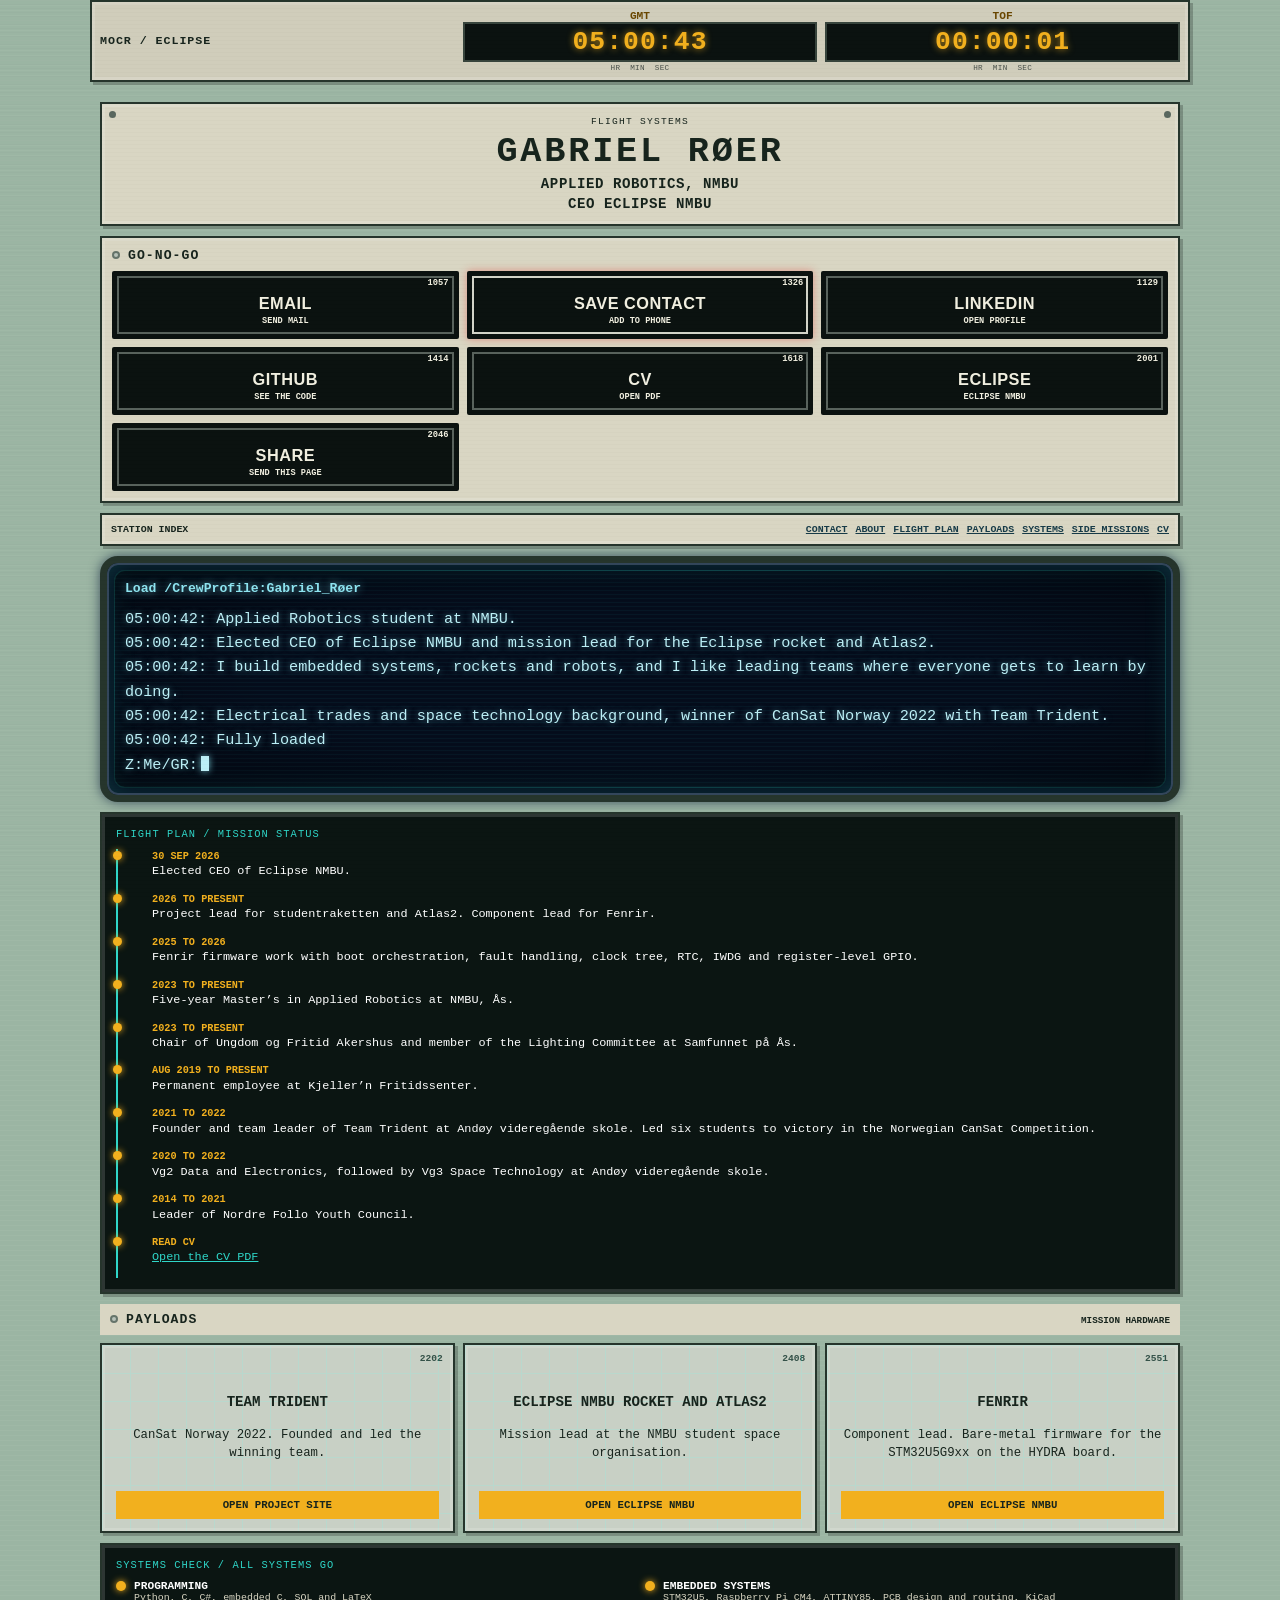
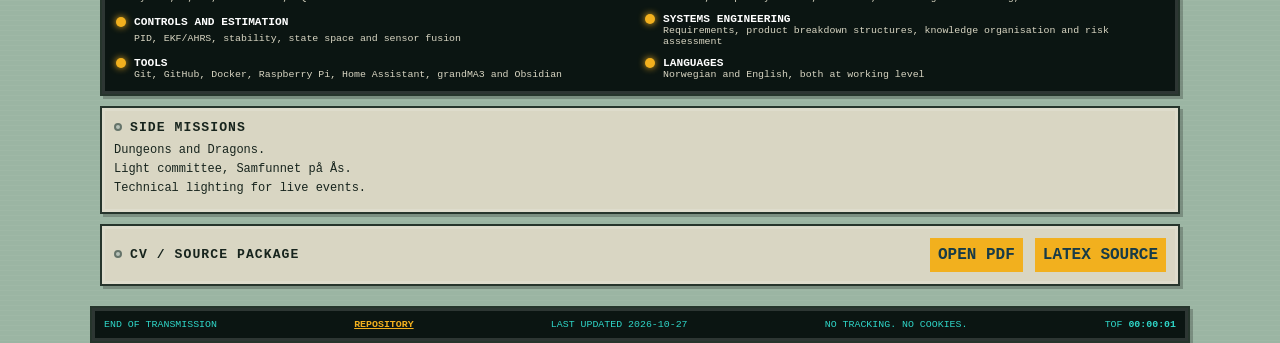
==== commit 3c8b4f85: "styling" ====
--- a/docs/index.html
+++ b/docs/index.html
@@ -45,7 +45,7 @@
         <div class="clock-caption">HR&nbsp;&nbsp;MIN&nbsp;&nbsp;SEC</div>
       </div>
       <div class="clock-group">
-        <div class="clock-label">TIF</div>
+        <div class="clock-label">TOF</div>
         <div class="clock" id="flight-clock" aria-label="Time in flight">
           00:00:00
         </div>
@@ -54,7 +54,7 @@
     </header>
     <main id="main" class="console">
       <section class="name-plate panel" aria-labelledby="name">
-        <p class="eyebrow">PERSONNEL / FLIGHT SYSTEMS</p>
+        <p class="eyebrow">FLIGHT SYSTEMS</p>
         <h1 id="name">GABRIEL RØER</h1>
         <p>APPLIED ROBOTICS, NMBU</p>
         <p>CEO ECLIPSE NMBU</p>
@@ -65,8 +65,8 @@
         aria-labelledby="contact-heading">
         <div class="section-heading">
           <span class="screw"></span>
-          <h2 id="contact-heading">CONTACT BOARD</h2>
-          <span class="section-code">GO / NO-GO POLL</span>
+          <h2 id="contact-heading">GO-NO-GO</h2>
+          <span class="section-code"></span>
         </div>
         <div class="key-grid">
           <a
@@ -135,29 +135,25 @@
         ><a href="#payloads">PAYLOADS</a><a href="#systems">SYSTEMS</a
         ><a href="#side-missions">SIDE MISSIONS</a><a href="#cv">CV</a>
       </nav>
-      <section
-        id="about"
-        class="crt panel"
-        aria-label="Crew profile terminal. Press Enter to load."
-        tabindex="0">
-        <div
-          class="crt-command"
-          aria-hidden="true"
-          data-command="Load /CrewProfile:Gabriel_Røer"></div>
+      <section id="about" class="crt panel" aria-label="Crew profile terminal">
+        <div class="crt-command">Load /CrewProfile:Gabriel_Røer</div>
         <p class="crt-output">
-          <span
-            class="crt-line"
-            data-output="Applied Robotics student at NMBU."></span>
-          <span
-            class="crt-line"
-            data-output="Elected CEO of Eclipse NMBU and mission lead for the Eclipse rocket and Atlas2."></span>
-          <span
-            class="crt-line"
-            data-output="I build embedded systems, rockets and robots, and I like leading teams where everyone gets to learn by doing."></span>
-          <span
-            class="crt-line"
-            data-output="Electrical trades and space technology background, winner of CanSat Norway 2022 with Team Trident."></span>
-          <span class="crt-line" data-output="Fully loaded"></span>
+          <span class="crt-line"
+            >00:00:00: Applied Robotics student at NMBU.</span
+          >
+          <span class="crt-line"
+            >00:00:00: Elected CEO of Eclipse NMBU and mission lead for the
+            Eclipse rocket and Atlas2.</span
+          >
+          <span class="crt-line"
+            >00:00:00: I build embedded systems, rockets and robots, and I like
+            leading teams where everyone gets to learn by doing.</span
+          >
+          <span class="crt-line"
+            >00:00:00: Electrical trades and space technology background, winner
+            of CanSat Norway 2022 with Team Trident.</span
+          >
+          <span class="crt-line">00:00:00: Fully loaded</span>
           <span class="crt-line crt-prompt"
             >Z:Me/GR:<span class="crt-cursor" aria-hidden="true"></span
           ></span>
@@ -347,7 +343,7 @@
         rel="noopener noreferrer"
         >REPOSITORY</a
       ><span>LAST UPDATED 2026-10-27</span><span>NO TRACKING. NO COOKIES.</span
-      ><span>TIF <b id="footer-flight">00:00:00</b></span>
+      ><span>TOF <b id="footer-flight">00:00:00</b></span>
     </footer>
     <script src="config.js"></script>
     <script src="script.js"></script>
--- a/docs/style.css
+++ b/docs/style.css
@@ -1,6 +1,6 @@
 :root{color-scheme:dark;--sage:#9bb5a3;--cream:#d9d6c3;--ink:#17241d;--navy:#0a1a3a;--amber:#f2b01e;--yellow:#f5e21a;--red:#e8423f;--dim:#8d908c;--teal:#2fd6c8}*{box-sizing:border-box}html{background:#07100d}body{margin:0;min-width:360px;background:var(--sage);color:var(--ink);font-family:"Courier New",Courier,monospace;background-image:linear-gradient(rgba(255,255,255,.035) 1px,transparent 1px);background-size:100% 5px}body:before{content:"";position:fixed;inset:0;pointer-events:none;opacity:.14;background:repeating-linear-gradient(0deg,transparent 0 3px,rgba(0,0,0,.14) 4px);z-index:4}a{color:inherit}.console{width:min(1100px,100%);margin:0 auto;padding:10px}.panel{position:relative;border:2px solid #26352c;box-shadow:inset 0 0 0 3px rgba(255,255,255,.14),3px 3px 0 rgba(0,0,0,.22)}.mission-header{display:grid;grid-template-columns:1fr 1fr 1fr;align-items:center;gap:8px;padding:8px;min-height:78px;background:#d0cdbb}
 .brand-mark{font-size:.73rem;font-weight:bold;letter-spacing:.08em}.clock-group{text-align:center}.clock-label{color:#6a4700;font-size:.7rem;font-weight:bold}.clock{padding:3px 5px;color:var(--amber);background:#0b1210;border:2px solid #37443c;font-size:clamp(1.05rem,5vw,1.65rem);font-weight:bold;letter-spacing:.04em;text-shadow:0 0 7px rgba(242,176,30,.7)}.clock-caption{margin-top:2px;color:#4a514b;font-size:.48rem;letter-spacing:.04em}.name-plate{margin-top:10px;padding:12px 14px;background:var(--cream);text-align:center}.name-plate:before,.name-plate:after{content:"";position:absolute;width:7px;height:7px;border-radius:50%;background:#5a685f;top:7px}.name-plate:before{left:7px}.name-plate:after{right:7px}.eyebrow{margin:0 0 5px;font-size:.6rem;letter-spacing:.13em}h1{margin:0;font-size:clamp(1.35rem,6vw,2.2rem);letter-spacing:.08em}.name-plate p:not(.eyebrow){margin:4px 0 0;font-size:clamp(.68rem,2.5vw,.88rem);font-weight:bold;letter-spacing:.04em}.contact-board{margin-top:10px;padding:10px;background:var(--cream)}.section-heading{display:flex;align-items:baseline;gap:8px;margin-bottom:8px}.section-heading h2{margin:0;font-size:.82rem;letter-spacing:.08em}.section-code{margin-left:auto;font-size:.58rem;font-weight:bold}.screw{width:8px;height:8px;border:2px solid #65746a;border-radius:50%;background:#b8c2b9}.key-grid{display:grid;grid-template-columns:repeat(2,minmax(0,1fr));gap:8px}.legend-key{min-height:68px;position:relative;display:flex;flex-direction:column;align-items:center;justify-content:center;padding:14px 4px 5px;border:5px solid transparent;border-radius:2px;background:#0b1210;background-clip:padding-box;box-shadow:inset 0 0 0 2px #59635d;text-decoration:none;color:#f1efe0}.legend-key.yellow{background:var(--yellow);color:#182118;box-shadow:inset 0 0 0 2px #c6c8c0,0 0 8px rgba(245,226,26,.35)}.legend-key.yellow:nth-child(3n){background-color:var(--amber)}.legend-key.yellow:nth-child(5n){background-color:#f1efe0}.legend-key.emphasized{background-color:#0b1210;color:#f1efe0;box-shadow:inset 0 0 0 2px #d4d5ca,0 0 9px rgba(232,66,63,.45)}.legend-key.yellow.emphasized{background-color:var(--yellow);color:#182118}.legend-key.unset{background:var(--dim);color:#d5d8d2;box-shadow:inset 0 0 0 2px #c6c8c0;opacity:.7}.loop{position:absolute;top:2px;right:5px;font-size:.55rem;font-weight:bold}.legend-key strong{font-family:Arial,sans-serif;font-size:clamp(.78rem,3.5vw,1.02rem);letter-spacing:.03em;text-align:center}.legend-key small{margin-top:3px;font-size:.54rem;font-weight:bold;text-align:center}.legend-key:focus-visible,.payload-link:focus-visible,.footer a:focus-visible{outline:3px solid #173b80;outline-offset:3px}.crt{margin-top:10px;padding:14px;border-color:#061024;border-radius:10px;background:var(--navy);color:#fff}.screen-label{margin-bottom:9px;color:var(--teal);font-size:.65rem;letter-spacing:.1em}.crt p{margin:0;font-size:clamp(.75rem,2.7vw,.95rem);line-height:1.55}.payloads{margin-top:10px}.payload-heading{padding:8px 10px;background:var(--cream)}.payload{margin-top:8px;padding:12px 14px;background:#c8d0c5}.payload:after{content:"";position:absolute;inset:0;pointer-events:none;opacity:.55;background-image:linear-gradient(var(--teal) 1px,transparent 1px),linear-gradient(90deg,var(--teal) 1px,transparent 1px);background-size:28px 28px;mix-blend-mode:soft-light}.payload h3,.payload p,.payload-link{position:relative;z-index:1}.loop-tag{position:absolute;top:7px;right:9px;color:#345148;font-size:.6rem;font-weight:bold}.payload h3{margin:0 42px 6px 0;font-size:.88rem}.payload p{max-width:75ch;margin:0;font-size:.77rem;line-height:1.45}.payload-link{display:inline-block;margin-top:8px;color:#123d48;font-size:.67rem;font-weight:bold}.footer{display:flex;justify-content:space-between;gap:8px;align-items:center;margin-top:10px;padding:11px 12px;background:#0b1512;color:var(--teal);font-size:.62rem}.footer a{color:var(--amber);font-weight:bold}@media (min-width:640px){.key-grid{grid-template-columns:repeat(3,minmax(0,1fr))}.payloads{display:grid;grid-template-columns:repeat(3,1fr);gap:8px}.payload-heading{grid-column:1/-1;margin-bottom:0}.payload{margin-top:0}}@media (prefers-reduced-motion:reduce){*,*::before,*::after{animation-duration:.01ms!important;animation-iteration-count:1!important}}
-.legend-key.activated{background-color:#42a85f!important;color:#102617;box-shadow:inset 0 0 0 2px #d5e5d0,0 0 10px rgba(66,168,95,.7)}.legend-key.yellow.emphasized{background-color:var(--yellow);color:#182118}.legend-key.unset{background:var(--dim);color:#d5d8d2;box-shadow:inset 0 0 0 2px #c6c8c0;opacity:.7}.loop{position:absolute;top:2px;right:5px;font-size:.55rem;font-weight:bold}.legend-key strong{font-family:Arial,sans-serif;font-size:clamp(.78rem,3.5vw,1.02rem);letter-spacing:.03em;text-align:center}.legend-key small{margin-top:3px;font-size:.54rem;font-weight:bold;text-align:center}.legend-key:focus-visible,.payload-link:focus-visible,.footer a:focus-visible{outline:3px solid #173b80;outline-offset:3px}.crt{margin-top:10px;padding:14px;border-color:#061024;border-radius:10px;background:var(--navy);color:#fff}.screen-label{margin-bottom:9px;color:var(--teal);font-size:.65rem;letter-spacing:.1em}.crt p{margin:0;font-size:clamp(.75rem,2.7vw,.95rem);line-height:1.55}.payloads{margin-top:10px}.payload-heading{padding:8px 10px;background:var(--cream)}.payload{margin-top:8px;padding:12px 14px;background:#c8d0c5}.payload:after{content:"";position:absolute;inset:0;pointer-events:none;opacity:.55;background-image:linear-gradient(var(--teal) 1px,transparent 1px),linear-gradient(90deg,var(--teal) 1px,transparent 1px);background-size:28px 28px;mix-blend-mode:soft-light}.payload h3,.payload p,.payload-link{position:relative;z-index:1}.loop-tag{position:absolute;top:7px;right:9px;color:#345148;font-size:.6rem;font-weight:bold}.payload h3{margin:0 42px 6px 0;font-size:.88rem}.payload p{max-width:75ch;margin:0;font-size:.77rem;line-height:1.45}.payload-link{display:inline-block;margin-top:8px;color:#123d48;font-size:.67rem;font-weight:bold}.footer{display:flex;justify-content:space-between;gap:8px;align-items:center;margin-top:10px;padding:11px 12px;background:#0b1512;color:var(--teal);font-size:.62rem}.footer a{color:var(--amber);font-weight:bold}@media (min-width:640px){.key-grid{grid-template-columns:repeat(3,minmax(0,1fr))}.vcard-key{grid-column:auto}.payloads{display:grid;grid-template-columns:repeat(3,1fr);gap:8px}.payload-heading{grid-column:1/-1;margin-bottom:0}.payload{margin-top:0}}@media (max-width:639px){.contact-action{grid-column:1/-1;min-height:72px}.vcard-key{min-height:76px}}@media (prefers-reduced-motion:reduce){*,*::before,*::after{animation-duration:.01ms!important;animation-iteration-count:1!important}}
+.legend-key.activated{background-color:#42a85f!important;color:#102617;box-shadow:inset 0 0 0 2px #d5e5d0,0 0 10px rgba(66,168,95,.7)}.legend-key.yellow.emphasized{background-color:var(--yellow);color:#182118}.legend-key.unset{background:var(--dim);color:#d5d8d2;box-shadow:inset 0 0 0 2px #c6c8c0;opacity:.7}.loop{position:absolute;top:2px;right:5px;font-size:.55rem;font-weight:bold}.legend-key strong{font-family:Arial,sans-serif;font-size:clamp(.78rem,3.5vw,1.02rem);letter-spacing:.03em;text-align:center}.legend-key small{margin-top:3px;font-size:.54rem;font-weight:bold;text-align:center}.legend-key:focus-visible,.payload-link:focus-visible,.footer a:focus-visible{outline:3px solid #173b80;outline-offset:3px}.crt{margin-top:10px;padding:14px;border-color:#061024;border-radius:10px;background:var(--navy);color:#fff}.screen-label{margin-bottom:9px;color:var(--teal);font-size:.65rem;letter-spacing:.1em}.crt p{margin:0;font-size:clamp(.75rem,2.7vw,.95rem);line-height:1.55}.payloads{margin-top:10px}.payload-heading{padding:8px 10px;background:var(--cream)}.payload{margin-top:8px;padding:12px 14px;background:#c8d0c5}.payload:after{content:"";position:absolute;inset:0;pointer-events:none;opacity:.55;background-image:linear-gradient(var(--teal) 1px,transparent 1px),linear-gradient(90deg,var(--teal) 1px,transparent 1px);background-size:28px 28px;mix-blend-mode:soft-light}.payload h3,.payload p,.payload-link{position:relative;z-index:1}.loop-tag{position:absolute;top:7px;right:9px;color:#345148;font-size:.6rem;font-weight:bold}.payload h3{margin:0 42px 6px 0;font-size:.88rem}.payload p{max-width:75ch;margin:0;font-size:.77rem;line-height:1.45}.payload-link{display:inline-block;margin-top:8px;color:#123d48;font-size:.67rem;font-weight:bold}.footer{display:flex;justify-content:space-between;gap:8px;align-items:center;margin-top:10px;padding:11px 12px;background:#0b1512;color:var(--teal);font-size:.62rem}.footer a{color:var(--amber);font-weight:bold}@media (min-width:640px){.key-grid{grid-template-columns:repeat(3,minmax(0,1fr))}.vcard-key{grid-column:auto}.payloads{display:grid;grid-template-columns:repeat(3,1fr);gap:8px}.payload-heading{grid-column:1/-1;margin-bottom:0}.payload{margin-top:0}}@media (prefers-reduced-motion:reduce){*,*::before,*::after{animation-duration:.01ms!important;animation-iteration-count:1!important}}
 .skip-link{position:absolute;left:8px;top:-50px;padding:8px;background:var(--yellow);color:#182118;z-index:5}.skip-link:focus{top:8px}.station-index{display:flex;flex-wrap:wrap;gap:8px;align-items:center;margin-top:10px;padding:9px;background:var(--cream);font-size:.62rem}.station-index span{font-weight:bold;margin-right:auto}.station-index a,.cv-panel a{font-weight:bold;color:#173b48}.flight-plan{margin-top:10px;padding:14px;background:#0b1512;color:#fff}.timeline{margin:0;padding:0 0 0 20px;list-style:none;border-left:2px solid var(--teal)}.timeline li{position:relative;padding:0 0 12px 14px;font-size:.74rem;line-height:1.4}.timeline li::before{content:"";position:absolute;left:-25px;top:2px;width:9px;height:9px;border-radius:50%;background:var(--amber);box-shadow:0 0 7px var(--amber)}.timeline b{display:block;color:var(--amber);font-size:.64rem}.timeline a{color:var(--teal)}.systems{margin-top:10px;padding:14px;background:#0b1512;color:#fff}.systems-grid{display:grid;grid-template-columns:repeat(2,1fr);gap:10px}.systems-grid div{display:grid;grid-template-columns:12px 1fr;column-gap:6px;align-items:center;font-size:.7rem}.systems-grid i{width:10px;height:10px;border-radius:50%;background:var(--amber);box-shadow:0 0 7px var(--amber)}.systems-grid span{grid-column:2;color:#d9d6c3;font-size:.62rem}.side-missions,.cv-panel,.lost{margin-top:10px;padding:12px;background:var(--cream)}.side-missions p{margin:5px 0;font-size:.75rem}.cv-panel{display:flex;gap:12px;align-items:center}.cv-panel .section-heading{margin:0 auto 0 0}.cv-panel a{padding:8px;background:var(--amber);text-decoration:none}.lost{max-width:600px;margin:10vh auto;text-align:center}.lost .legend-key{display:inline-flex;margin-top:15px}.footer{flex-wrap:wrap}
 .payload{display:flex;flex-direction:column;min-height:190px}.payload .loop-tag{top:8px;right:10px}.payload h3{margin:28px 0 8px;text-align:center;min-height:2.4em;display:flex;align-items:center;justify-content:center}.payload p{flex:1;margin:0;text-align:center}.payload .payload-link{align-self:stretch;margin-top:12px;padding:8px;text-align:center;background:var(--amber);color:#17241d;text-decoration:none}.system-indicator i{background:#0b1210;box-shadow:inset 0 0 0 2px #59635d}.system-indicator.system-go i{background:#42a85f;box-shadow:0 0 8px rgba(66,168,95,.8)}
 .legend-key.yellow:nth-child(n){background-color:var(--yellow);color:#182118;box-shadow:inset 0 0 0 2px #c6c8c0,0 0 8px rgba(245,226,26,.35)}
@@ -8,4 +8,6 @@
 .crt:before{content:"";position:absolute;inset:7px;border:1px solid rgba(47,214,200,.38);border-radius:11px;pointer-events:none;background:repeating-linear-gradient(0deg,rgba(47,214,200,.08) 0 1px,transparent 1px 4px);opacity:.7}
 .crt:after{content:"";position:absolute;inset:7px;border-radius:11px;pointer-events:none;background:radial-gradient(ellipse at center,transparent 50%,rgba(0,0,0,.42) 100%)}
 .crt>*{position:relative;z-index:1}.crt p{color:#bceff6;font-family:"Courier New",Courier,monospace;font-size:clamp(.75rem,2.7vw,.95rem);line-height:1.6;text-shadow:0 0 6px rgba(132,226,240,.5)}.crt-command,.crt-line{opacity:0}.crt-command{min-height:1.2em;margin:0 0 10px;color:#8ee4f0;font-size:clamp(.68rem,2.4vw,.82rem);font-weight:bold;text-shadow:0 0 8px rgba(132,226,240,.75);white-space:pre-wrap}.crt-line{display:block}.crt-booted .crt-command{opacity:1}.crt-booted .crt-line{animation:crt-line-in .01s steps(1,end) forwards}.crt-booted .crt-line:nth-child(1){animation-delay:1s}.crt-booted .crt-line:nth-child(2){animation-delay:2s}.crt-booted .crt-line:nth-child(3){animation-delay:3s}.crt-booted .crt-line:nth-child(4){animation-delay:4s}.crt-booted .crt-line:nth-child(5){animation-delay:5s}.crt-booted .crt-line:nth-child(6){animation-delay:6s}.crt-cursor{display:inline-block;width:.58em;height:1em;margin-left:.18em;vertical-align:-.16em;background:#bceff6;box-shadow:0 0 7px rgba(132,226,240,.8);animation:crt-cursor-blink 1s steps(1,end) infinite}@keyframes crt-line-in{0%{opacity:0}100%{opacity:1}}@keyframes crt-cursor-blink{0%,49%{opacity:1}50%,100%{opacity:0}}@media (prefers-reduced-motion:reduce){.crt-command,.crt-line,.crt-booted .crt-command,.crt-booted .crt-line{opacity:1;animation:none!important}.crt-cursor{animation:none!important;opacity:1}}
-.crt-ready .crt-command{opacity:1}.crt-command .crt-cursor{margin-left:0}.crt-booted .crt-command{opacity:1}.crt-booted .crt-line{opacity:0;animation:none}.crt-booted .crt-line.crt-line-visible{opacity:1}.crt-ready:focus-visible{outline:3px solid #8ee4f0;outline-offset:3px}.crt-ready:not(.crt-booted) .crt-prompt{opacity:0}.crt-ready:not(.crt-booted) .crt-prompt .crt-cursor{display:none}.crt-command>.crt-cursor{animation:crt-cursor-blink 1s steps(1,end) infinite}.crt-booted .crt-command>.crt-cursor{display:none}.crt-prompt.crt-line-visible>.crt-cursor{animation:crt-cursor-blink 1s steps(1,end) infinite}
+.crt-command,.crt-line{opacity:1}.crt-command{margin:0 0 10px;color:#8ee4f0;font-size:clamp(.68rem,2.4vw,.82rem);font-weight:bold;white-space:pre-wrap}.crt-line{display:block}.crt-cursor{display:inline-block;width:.58em;height:1em;margin-left:.18em;vertical-align:-.16em;background:#bceff6;box-shadow:0 0 7px rgba(132,226,240,.8);animation:crt-cursor-blink 1s steps(1,end) infinite}@keyframes crt-cursor-blink{0%,49%{opacity:1}50%,100%{opacity:0}}
+:root{--sage:#e9e5dc;--cream:#f7f4ed;--ink:#26332f;--navy:#17283b;--amber:#b77832;--yellow:#d8b84c;--red:#a84e45;--dim:#77827f;--teal:#5e9ca0}body{background:var(--sage);background-image:none}body:before{display:none}.panel{border-color:#aab1aa;box-shadow:0 2px 8px rgba(38,51,47,.1),inset 0 0 0 1px rgba(255,255,255,.7)}.mission-header{background:#f7f4ed}.clock{color:#d8b84c;border-color:#48565a;text-shadow:none}.name-plate,.contact-board,.payload-heading,.side-missions,.cv-panel{background:var(--cream)}.legend-key{background:#263d4f;color:#f7f4ed;border-color:transparent;box-shadow:inset 0 0 0 1px #6f8790}.legend-key.emphasized{background:#8c5a2c;box-shadow:inset 0 0 0 1px #d6b17a,0 2px 5px rgba(38,51,47,.18)}.legend-key.yellow,.legend-key.yellow.emphasized,.legend-key.yellow:nth-child(n){background:#d8b84c;color:#26332f;box-shadow:inset 0 0 0 1px #b3973d}.legend-key.activated{background:#4f7f72!important;color:#f7f4ed;box-shadow:inset 0 0 0 1px #a5c7bc}.station-index{background:var(--cream)}.station-index a,.cv-panel a{color:#315c67}.flight-plan,.systems,.footer{background:#263d4f}.timeline{border-color:#7ba9a5}.timeline li::before{background:#d8b84c;box-shadow:none}.timeline b{color:#d8b84c}.systems-grid i{background:#d8b84c;box-shadow:none}.payload{background:#dce1dc}.payload:after{opacity:.18}.payload .payload-link,.cv-panel a{background:#b77832}.crt{box-shadow:inset 0 0 0 2px #33465b,inset 0 0 20px rgba(94,156,160,.12),0 2px 8px rgba(38,51,47,.18)}.crt:before{opacity:.35}.crt:after{background:radial-gradient(ellipse at center,transparent 58%,rgba(0,0,0,.28) 100%)}@media (max-width:639px){.crt p{font-size:.7rem;line-height:1.45}.crt-command{font-size:.64rem}}
+:root{color-scheme:dark;--sage:#9bb5a3;--cream:#d9d6c3;--ink:#17241d;--navy:#0a1a3a;--amber:#f2b01e;--yellow:#f5e21a;--red:#e8423f;--dim:#8d908c;--teal:#2fd6c8}body{background:var(--sage);background-image:linear-gradient(rgba(255,255,255,.035) 1px,transparent 1px);background-size:100% 5px}body:before{display:block;opacity:.14}.panel{border-color:#26352c;box-shadow:inset 0 0 0 3px rgba(255,255,255,.14),3px 3px 0 rgba(0,0,0,.22)}.mission-header{background:#d0cdbb}.clock{color:var(--amber);border-color:#37443c;text-shadow:0 0 7px rgba(242,176,30,.7)}.name-plate,.contact-board,.payload-heading,.side-missions,.cv-panel{background:var(--cream)}.legend-key{background:#0b1210;color:#f1efe0;box-shadow:inset 0 0 0 2px #59635d}.legend-key.emphasized{background-color:#0b1210;color:#f1efe0;box-shadow:inset 0 0 0 2px #d4d5ca,0 0 9px rgba(232,66,63,.45)}.legend-key.yellow,.legend-key.yellow.emphasized,.legend-key.yellow:nth-child(n){background:var(--yellow);color:#182118;box-shadow:inset 0 0 0 2px #c6c8c0,0 0 8px rgba(245,226,26,.35)}.legend-key.activated{background-color:#42a85f!important;color:#102617;box-shadow:inset 0 0 0 2px #d5e5d0,0 0 10px rgba(66,168,95,.7)}.station-index{background:var(--cream)}.station-index a,.cv-panel a{color:#173b48}.flight-plan,.systems,.footer{background:#0b1512}.timeline{border-color:var(--teal)}.timeline li::before{background:var(--amber);box-shadow:0 0 7px var(--amber)}.timeline b{color:var(--amber)}.systems-grid i{background:var(--amber);box-shadow:0 0 7px var(--amber)}.payload{background:#c8d0c5}.payload:after{opacity:.55}.payload .payload-link,.cv-panel a{background:var(--amber)}.crt{box-shadow:inset 0 0 0 2px #33465b,inset 0 0 28px rgba(47,214,200,.22),0 0 12px rgba(10,26,58,.65)}.crt:before{opacity:.7}.crt:after{background:radial-gradient(ellipse at center,transparent 50%,rgba(0,0,0,.42) 100%)}@media (max-width:639px){.crt p{font-size:clamp(.75rem,2.7vw,.95rem);line-height:1.6}.crt-command{font-size:clamp(.68rem,2.4vw,.82rem)}}
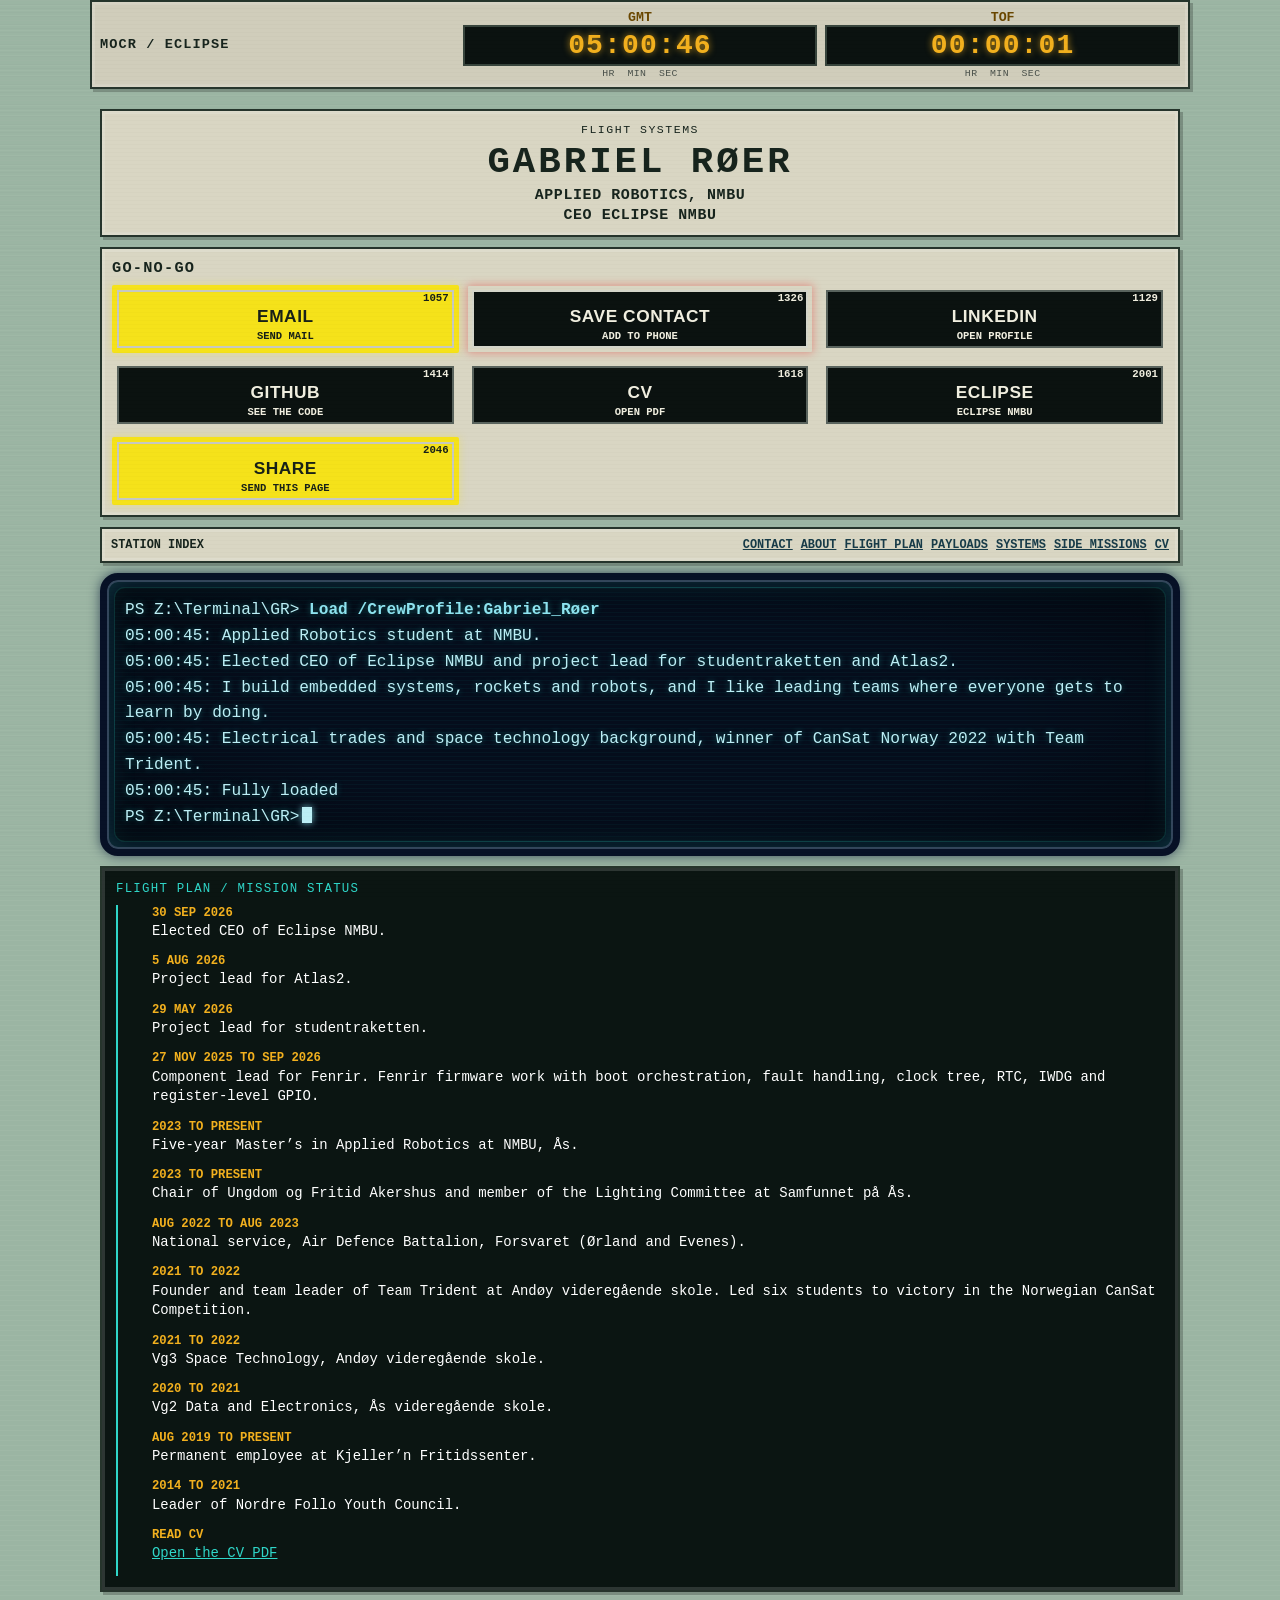
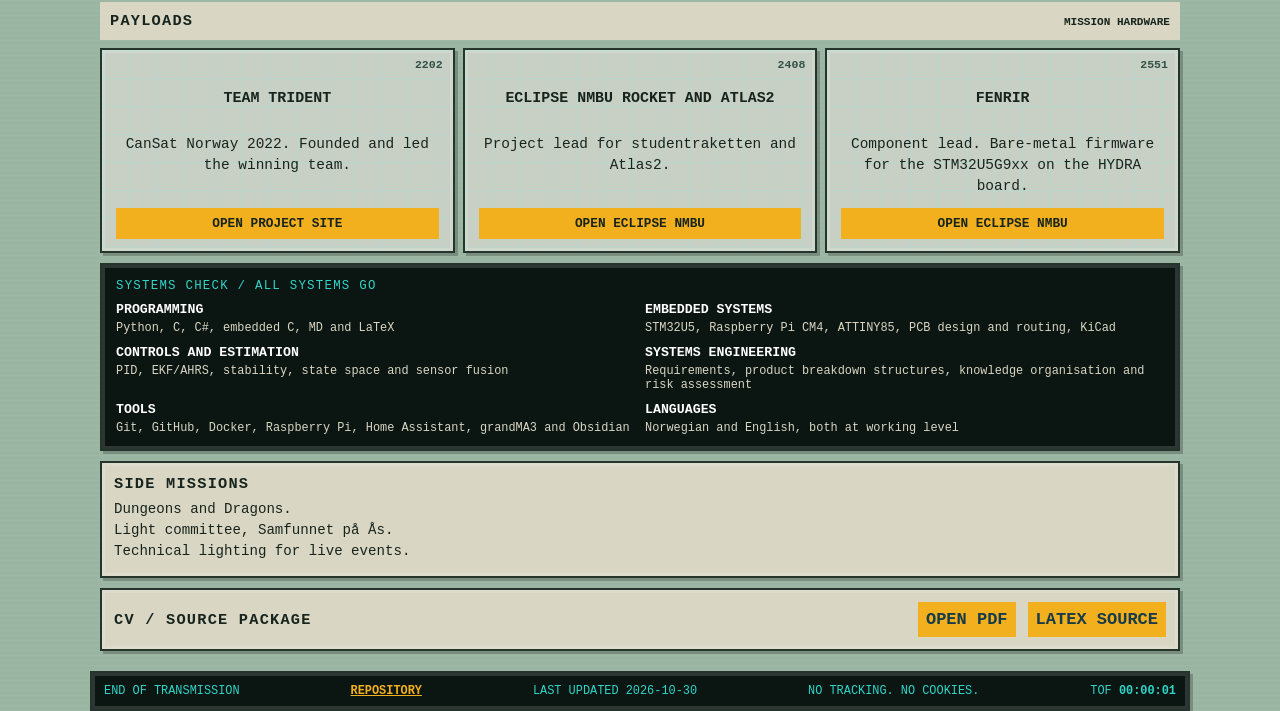
==== commit fadec84d: "new style" ====
--- a/docs/index.html
+++ b/docs/index.html
@@ -64,7 +64,6 @@
         class="contact-board panel"
         aria-labelledby="contact-heading">
         <div class="section-heading">
-          <span class="screw"></span>
           <h2 id="contact-heading">GO-NO-GO</h2>
           <span class="section-code"></span>
         </div>
@@ -136,14 +135,14 @@
         ><a href="#side-missions">SIDE MISSIONS</a><a href="#cv">CV</a>
       </nav>
       <section id="about" class="crt panel" aria-label="Crew profile terminal">
-        <div class="crt-command">Load /CrewProfile:Gabriel_Røer</div>
+        <div class="crt-command"><span class="crt-prompt-label">PS Z:\Terminal\GR&gt;</span> <span class="crt-command-text">Load /CrewProfile:Gabriel_Røer</span></div>
         <p class="crt-output">
           <span class="crt-line"
             >00:00:00: Applied Robotics student at NMBU.</span
           >
           <span class="crt-line"
-            >00:00:00: Elected CEO of Eclipse NMBU and mission lead for the
-            Eclipse rocket and Atlas2.</span
+            >00:00:00: Elected CEO of Eclipse NMBU and project lead for
+            studentraketten and Atlas2.</span
           >
           <span class="crt-line"
             >00:00:00: I build embedded systems, rockets and robots, and I like
@@ -155,7 +154,9 @@
           >
           <span class="crt-line">00:00:00: Fully loaded</span>
           <span class="crt-line crt-prompt"
-            >Z:Me/GR:<span class="crt-cursor" aria-hidden="true"></span
+            >PS Z:\Terminal\GR><span
+              class="crt-cursor"
+              aria-hidden="true"></span
           ></span>
         </p>
       </section>
@@ -168,18 +169,16 @@
         </div>
         <ol class="timeline">
           <li><b>30 SEP 2026</b><span>Elected CEO of Eclipse NMBU.</span></li>
-          <li>
-            <b>2026 TO PRESENT</b
-            ><span
-              >Project lead for studentraketten and Atlas2. Component lead for
-              Fenrir.</span
-            >
-          </li>
-          <li>
-            <b>2025 TO 2026</b
-            ><span
-              >Fenrir firmware work with boot orchestration, fault handling,
-              clock tree, RTC, IWDG and register-level GPIO.</span
+          <li><b>5 AUG 2026</b><span>Project lead for Atlas2.</span></li>
+          <li>
+            <b>29 MAY 2026</b><span>Project lead for studentraketten.</span>
+          </li>
+          <li>
+            <b>27 NOV 2025 TO SEP 2026</b
+            ><span
+              >Component lead for Fenrir. Fenrir firmware work with boot
+              orchestration, fault handling, clock tree, RTC, IWDG and
+              register-level GPIO.</span
             >
           </li>
           <li>
@@ -194,8 +193,11 @@
             >
           </li>
           <li>
-            <b>AUG 2019 TO PRESENT</b
-            ><span>Permanent employee at Kjeller’n Fritidssenter.</span>
+            <b>AUG 2022 TO AUG 2023</b
+            ><span
+              >National service, Air Defence Battalion, Forsvaret (Ørland and
+              Evenes).</span
+            >
           </li>
           <li>
             <b>2021 TO 2022</b
@@ -206,11 +208,16 @@
             >
           </li>
           <li>
-            <b>2020 TO 2022</b
-            ><span
-              >Vg2 Data and Electronics, followed by Vg3 Space Technology at
-              Andøy videregående skole.</span
-            >
+            <b>2021 TO 2022</b
+            ><span>Vg3 Space Technology, Andøy videregående skole.</span>
+          </li>
+          <li>
+            <b>2020 TO 2021</b
+            ><span>Vg2 Data and Electronics, Ås videregående skole.</span>
+          </li>
+          <li>
+            <b>AUG 2019 TO PRESENT</b
+            ><span>Permanent employee at Kjeller’n Fritidssenter.</span>
           </li>
           <li>
             <b>2014 TO 2021</b
@@ -224,7 +231,6 @@
       </section>
       <section id="payloads" class="payloads" aria-labelledby="payload-heading">
         <div class="section-heading payload-heading">
-          <span class="screw"></span>
           <h2 id="payload-heading">PAYLOADS</h2>
           <span class="section-code">MISSION HARDWARE</span>
         </div>
@@ -232,14 +238,18 @@
           <span class="loop-tag">2202</span>
           <h3>TEAM TRIDENT</h3>
           <p>CanSat Norway 2022. Founded and led the winning team.</p>
-          <a class="payload-link" href="https://vikinginorbit.github.io/CV/"
+          <a
+            class="payload-link"
+            href="https://matseslats.github.io/cansat-website/"
+            target="_blank"
+            rel="noopener noreferrer"
             >OPEN PROJECT SITE</a
           >
         </article>
         <article class="payload panel">
           <span class="loop-tag">2408</span>
           <h3>ECLIPSE NMBU ROCKET AND ATLAS2</h3>
-          <p>Mission lead at the NMBU student space organisation.</p>
+          <p>Project lead for studentraketten and Atlas2.</p>
           <a
             class="payload-link"
             href="https://eclipsenmbu.no"
@@ -274,7 +284,7 @@
         <div class="systems-grid">
           <div class="system-indicator">
             <i></i><b>PROGRAMMING</b
-            ><span>Python, C, C#, embedded C, SQL and LaTeX</span>
+            ><span>Python, C, C#, embedded C, MD and LaTeX</span>
           </div>
           <div class="system-indicator">
             <i></i><b>EMBEDDED SYSTEMS</b
@@ -314,7 +324,6 @@
         class="side-missions panel"
         aria-labelledby="side-heading">
         <div class="section-heading">
-          <span class="screw"></span>
           <h2 id="side-heading">SIDE MISSIONS</h2>
         </div>
         <p>Dungeons and Dragons.</p>
@@ -323,7 +332,6 @@
       </section>
       <section id="cv" class="cv-panel panel" aria-labelledby="cv-heading">
         <div class="section-heading">
-          <span class="screw"></span>
           <h2 id="cv-heading">CV / SOURCE PACKAGE</h2>
         </div>
         <a href="assets/Gabriel-Roer-CV.pdf">OPEN PDF</a
@@ -342,7 +350,7 @@
         target="_blank"
         rel="noopener noreferrer"
         >REPOSITORY</a
-      ><span>LAST UPDATED 2026-10-27</span><span>NO TRACKING. NO COOKIES.</span
+      ><span>LAST UPDATED 2026-10-30</span><span>NO TRACKING. NO COOKIES.</span
       ><span>TOF <b id="footer-flight">00:00:00</b></span>
     </footer>
     <script src="config.js"></script>
--- a/docs/style.css
+++ b/docs/style.css
@@ -1,13 +1,580 @@
-:root{color-scheme:dark;--sage:#9bb5a3;--cream:#d9d6c3;--ink:#17241d;--navy:#0a1a3a;--amber:#f2b01e;--yellow:#f5e21a;--red:#e8423f;--dim:#8d908c;--teal:#2fd6c8}*{box-sizing:border-box}html{background:#07100d}body{margin:0;min-width:360px;background:var(--sage);color:var(--ink);font-family:"Courier New",Courier,monospace;background-image:linear-gradient(rgba(255,255,255,.035) 1px,transparent 1px);background-size:100% 5px}body:before{content:"";position:fixed;inset:0;pointer-events:none;opacity:.14;background:repeating-linear-gradient(0deg,transparent 0 3px,rgba(0,0,0,.14) 4px);z-index:4}a{color:inherit}.console{width:min(1100px,100%);margin:0 auto;padding:10px}.panel{position:relative;border:2px solid #26352c;box-shadow:inset 0 0 0 3px rgba(255,255,255,.14),3px 3px 0 rgba(0,0,0,.22)}.mission-header{display:grid;grid-template-columns:1fr 1fr 1fr;align-items:center;gap:8px;padding:8px;min-height:78px;background:#d0cdbb}
-.brand-mark{font-size:.73rem;font-weight:bold;letter-spacing:.08em}.clock-group{text-align:center}.clock-label{color:#6a4700;font-size:.7rem;font-weight:bold}.clock{padding:3px 5px;color:var(--amber);background:#0b1210;border:2px solid #37443c;font-size:clamp(1.05rem,5vw,1.65rem);font-weight:bold;letter-spacing:.04em;text-shadow:0 0 7px rgba(242,176,30,.7)}.clock-caption{margin-top:2px;color:#4a514b;font-size:.48rem;letter-spacing:.04em}.name-plate{margin-top:10px;padding:12px 14px;background:var(--cream);text-align:center}.name-plate:before,.name-plate:after{content:"";position:absolute;width:7px;height:7px;border-radius:50%;background:#5a685f;top:7px}.name-plate:before{left:7px}.name-plate:after{right:7px}.eyebrow{margin:0 0 5px;font-size:.6rem;letter-spacing:.13em}h1{margin:0;font-size:clamp(1.35rem,6vw,2.2rem);letter-spacing:.08em}.name-plate p:not(.eyebrow){margin:4px 0 0;font-size:clamp(.68rem,2.5vw,.88rem);font-weight:bold;letter-spacing:.04em}.contact-board{margin-top:10px;padding:10px;background:var(--cream)}.section-heading{display:flex;align-items:baseline;gap:8px;margin-bottom:8px}.section-heading h2{margin:0;font-size:.82rem;letter-spacing:.08em}.section-code{margin-left:auto;font-size:.58rem;font-weight:bold}.screw{width:8px;height:8px;border:2px solid #65746a;border-radius:50%;background:#b8c2b9}.key-grid{display:grid;grid-template-columns:repeat(2,minmax(0,1fr));gap:8px}.legend-key{min-height:68px;position:relative;display:flex;flex-direction:column;align-items:center;justify-content:center;padding:14px 4px 5px;border:5px solid transparent;border-radius:2px;background:#0b1210;background-clip:padding-box;box-shadow:inset 0 0 0 2px #59635d;text-decoration:none;color:#f1efe0}.legend-key.yellow{background:var(--yellow);color:#182118;box-shadow:inset 0 0 0 2px #c6c8c0,0 0 8px rgba(245,226,26,.35)}.legend-key.yellow:nth-child(3n){background-color:var(--amber)}.legend-key.yellow:nth-child(5n){background-color:#f1efe0}.legend-key.emphasized{background-color:#0b1210;color:#f1efe0;box-shadow:inset 0 0 0 2px #d4d5ca,0 0 9px rgba(232,66,63,.45)}.legend-key.yellow.emphasized{background-color:var(--yellow);color:#182118}.legend-key.unset{background:var(--dim);color:#d5d8d2;box-shadow:inset 0 0 0 2px #c6c8c0;opacity:.7}.loop{position:absolute;top:2px;right:5px;font-size:.55rem;font-weight:bold}.legend-key strong{font-family:Arial,sans-serif;font-size:clamp(.78rem,3.5vw,1.02rem);letter-spacing:.03em;text-align:center}.legend-key small{margin-top:3px;font-size:.54rem;font-weight:bold;text-align:center}.legend-key:focus-visible,.payload-link:focus-visible,.footer a:focus-visible{outline:3px solid #173b80;outline-offset:3px}.crt{margin-top:10px;padding:14px;border-color:#061024;border-radius:10px;background:var(--navy);color:#fff}.screen-label{margin-bottom:9px;color:var(--teal);font-size:.65rem;letter-spacing:.1em}.crt p{margin:0;font-size:clamp(.75rem,2.7vw,.95rem);line-height:1.55}.payloads{margin-top:10px}.payload-heading{padding:8px 10px;background:var(--cream)}.payload{margin-top:8px;padding:12px 14px;background:#c8d0c5}.payload:after{content:"";position:absolute;inset:0;pointer-events:none;opacity:.55;background-image:linear-gradient(var(--teal) 1px,transparent 1px),linear-gradient(90deg,var(--teal) 1px,transparent 1px);background-size:28px 28px;mix-blend-mode:soft-light}.payload h3,.payload p,.payload-link{position:relative;z-index:1}.loop-tag{position:absolute;top:7px;right:9px;color:#345148;font-size:.6rem;font-weight:bold}.payload h3{margin:0 42px 6px 0;font-size:.88rem}.payload p{max-width:75ch;margin:0;font-size:.77rem;line-height:1.45}.payload-link{display:inline-block;margin-top:8px;color:#123d48;font-size:.67rem;font-weight:bold}.footer{display:flex;justify-content:space-between;gap:8px;align-items:center;margin-top:10px;padding:11px 12px;background:#0b1512;color:var(--teal);font-size:.62rem}.footer a{color:var(--amber);font-weight:bold}@media (min-width:640px){.key-grid{grid-template-columns:repeat(3,minmax(0,1fr))}.payloads{display:grid;grid-template-columns:repeat(3,1fr);gap:8px}.payload-heading{grid-column:1/-1;margin-bottom:0}.payload{margin-top:0}}@media (prefers-reduced-motion:reduce){*,*::before,*::after{animation-duration:.01ms!important;animation-iteration-count:1!important}}
-.legend-key.activated{background-color:#42a85f!important;color:#102617;box-shadow:inset 0 0 0 2px #d5e5d0,0 0 10px rgba(66,168,95,.7)}.legend-key.yellow.emphasized{background-color:var(--yellow);color:#182118}.legend-key.unset{background:var(--dim);color:#d5d8d2;box-shadow:inset 0 0 0 2px #c6c8c0;opacity:.7}.loop{position:absolute;top:2px;right:5px;font-size:.55rem;font-weight:bold}.legend-key strong{font-family:Arial,sans-serif;font-size:clamp(.78rem,3.5vw,1.02rem);letter-spacing:.03em;text-align:center}.legend-key small{margin-top:3px;font-size:.54rem;font-weight:bold;text-align:center}.legend-key:focus-visible,.payload-link:focus-visible,.footer a:focus-visible{outline:3px solid #173b80;outline-offset:3px}.crt{margin-top:10px;padding:14px;border-color:#061024;border-radius:10px;background:var(--navy);color:#fff}.screen-label{margin-bottom:9px;color:var(--teal);font-size:.65rem;letter-spacing:.1em}.crt p{margin:0;font-size:clamp(.75rem,2.7vw,.95rem);line-height:1.55}.payloads{margin-top:10px}.payload-heading{padding:8px 10px;background:var(--cream)}.payload{margin-top:8px;padding:12px 14px;background:#c8d0c5}.payload:after{content:"";position:absolute;inset:0;pointer-events:none;opacity:.55;background-image:linear-gradient(var(--teal) 1px,transparent 1px),linear-gradient(90deg,var(--teal) 1px,transparent 1px);background-size:28px 28px;mix-blend-mode:soft-light}.payload h3,.payload p,.payload-link{position:relative;z-index:1}.loop-tag{position:absolute;top:7px;right:9px;color:#345148;font-size:.6rem;font-weight:bold}.payload h3{margin:0 42px 6px 0;font-size:.88rem}.payload p{max-width:75ch;margin:0;font-size:.77rem;line-height:1.45}.payload-link{display:inline-block;margin-top:8px;color:#123d48;font-size:.67rem;font-weight:bold}.footer{display:flex;justify-content:space-between;gap:8px;align-items:center;margin-top:10px;padding:11px 12px;background:#0b1512;color:var(--teal);font-size:.62rem}.footer a{color:var(--amber);font-weight:bold}@media (min-width:640px){.key-grid{grid-template-columns:repeat(3,minmax(0,1fr))}.vcard-key{grid-column:auto}.payloads{display:grid;grid-template-columns:repeat(3,1fr);gap:8px}.payload-heading{grid-column:1/-1;margin-bottom:0}.payload{margin-top:0}}@media (prefers-reduced-motion:reduce){*,*::before,*::after{animation-duration:.01ms!important;animation-iteration-count:1!important}}
-.skip-link{position:absolute;left:8px;top:-50px;padding:8px;background:var(--yellow);color:#182118;z-index:5}.skip-link:focus{top:8px}.station-index{display:flex;flex-wrap:wrap;gap:8px;align-items:center;margin-top:10px;padding:9px;background:var(--cream);font-size:.62rem}.station-index span{font-weight:bold;margin-right:auto}.station-index a,.cv-panel a{font-weight:bold;color:#173b48}.flight-plan{margin-top:10px;padding:14px;background:#0b1512;color:#fff}.timeline{margin:0;padding:0 0 0 20px;list-style:none;border-left:2px solid var(--teal)}.timeline li{position:relative;padding:0 0 12px 14px;font-size:.74rem;line-height:1.4}.timeline li::before{content:"";position:absolute;left:-25px;top:2px;width:9px;height:9px;border-radius:50%;background:var(--amber);box-shadow:0 0 7px var(--amber)}.timeline b{display:block;color:var(--amber);font-size:.64rem}.timeline a{color:var(--teal)}.systems{margin-top:10px;padding:14px;background:#0b1512;color:#fff}.systems-grid{display:grid;grid-template-columns:repeat(2,1fr);gap:10px}.systems-grid div{display:grid;grid-template-columns:12px 1fr;column-gap:6px;align-items:center;font-size:.7rem}.systems-grid i{width:10px;height:10px;border-radius:50%;background:var(--amber);box-shadow:0 0 7px var(--amber)}.systems-grid span{grid-column:2;color:#d9d6c3;font-size:.62rem}.side-missions,.cv-panel,.lost{margin-top:10px;padding:12px;background:var(--cream)}.side-missions p{margin:5px 0;font-size:.75rem}.cv-panel{display:flex;gap:12px;align-items:center}.cv-panel .section-heading{margin:0 auto 0 0}.cv-panel a{padding:8px;background:var(--amber);text-decoration:none}.lost{max-width:600px;margin:10vh auto;text-align:center}.lost .legend-key{display:inline-flex;margin-top:15px}.footer{flex-wrap:wrap}
-.payload{display:flex;flex-direction:column;min-height:190px}.payload .loop-tag{top:8px;right:10px}.payload h3{margin:28px 0 8px;text-align:center;min-height:2.4em;display:flex;align-items:center;justify-content:center}.payload p{flex:1;margin:0;text-align:center}.payload .payload-link{align-self:stretch;margin-top:12px;padding:8px;text-align:center;background:var(--amber);color:#17241d;text-decoration:none}.system-indicator i{background:#0b1210;box-shadow:inset 0 0 0 2px #59635d}.system-indicator.system-go i{background:#42a85f;box-shadow:0 0 8px rgba(66,168,95,.8)}
-.legend-key.yellow:nth-child(n){background-color:var(--yellow);color:#182118;box-shadow:inset 0 0 0 2px #c6c8c0,0 0 8px rgba(245,226,26,.35)}
-.crt{overflow:hidden;padding:18px;border:7px solid #071126;border-radius:18px;background:#050d1c;box-shadow:inset 0 0 0 2px #33465b,inset 0 0 28px rgba(47,214,200,.22),0 0 12px rgba(10,26,58,.65);text-shadow:0 0 6px rgba(47,214,200,.42)}
-.crt:before{content:"";position:absolute;inset:7px;border:1px solid rgba(47,214,200,.38);border-radius:11px;pointer-events:none;background:repeating-linear-gradient(0deg,rgba(47,214,200,.08) 0 1px,transparent 1px 4px);opacity:.7}
-.crt:after{content:"";position:absolute;inset:7px;border-radius:11px;pointer-events:none;background:radial-gradient(ellipse at center,transparent 50%,rgba(0,0,0,.42) 100%)}
-.crt>*{position:relative;z-index:1}.crt p{color:#bceff6;font-family:"Courier New",Courier,monospace;font-size:clamp(.75rem,2.7vw,.95rem);line-height:1.6;text-shadow:0 0 6px rgba(132,226,240,.5)}.crt-command,.crt-line{opacity:0}.crt-command{min-height:1.2em;margin:0 0 10px;color:#8ee4f0;font-size:clamp(.68rem,2.4vw,.82rem);font-weight:bold;text-shadow:0 0 8px rgba(132,226,240,.75);white-space:pre-wrap}.crt-line{display:block}.crt-booted .crt-command{opacity:1}.crt-booted .crt-line{animation:crt-line-in .01s steps(1,end) forwards}.crt-booted .crt-line:nth-child(1){animation-delay:1s}.crt-booted .crt-line:nth-child(2){animation-delay:2s}.crt-booted .crt-line:nth-child(3){animation-delay:3s}.crt-booted .crt-line:nth-child(4){animation-delay:4s}.crt-booted .crt-line:nth-child(5){animation-delay:5s}.crt-booted .crt-line:nth-child(6){animation-delay:6s}.crt-cursor{display:inline-block;width:.58em;height:1em;margin-left:.18em;vertical-align:-.16em;background:#bceff6;box-shadow:0 0 7px rgba(132,226,240,.8);animation:crt-cursor-blink 1s steps(1,end) infinite}@keyframes crt-line-in{0%{opacity:0}100%{opacity:1}}@keyframes crt-cursor-blink{0%,49%{opacity:1}50%,100%{opacity:0}}@media (prefers-reduced-motion:reduce){.crt-command,.crt-line,.crt-booted .crt-command,.crt-booted .crt-line{opacity:1;animation:none!important}.crt-cursor{animation:none!important;opacity:1}}
-.crt-command,.crt-line{opacity:1}.crt-command{margin:0 0 10px;color:#8ee4f0;font-size:clamp(.68rem,2.4vw,.82rem);font-weight:bold;white-space:pre-wrap}.crt-line{display:block}.crt-cursor{display:inline-block;width:.58em;height:1em;margin-left:.18em;vertical-align:-.16em;background:#bceff6;box-shadow:0 0 7px rgba(132,226,240,.8);animation:crt-cursor-blink 1s steps(1,end) infinite}@keyframes crt-cursor-blink{0%,49%{opacity:1}50%,100%{opacity:0}}
-:root{--sage:#e9e5dc;--cream:#f7f4ed;--ink:#26332f;--navy:#17283b;--amber:#b77832;--yellow:#d8b84c;--red:#a84e45;--dim:#77827f;--teal:#5e9ca0}body{background:var(--sage);background-image:none}body:before{display:none}.panel{border-color:#aab1aa;box-shadow:0 2px 8px rgba(38,51,47,.1),inset 0 0 0 1px rgba(255,255,255,.7)}.mission-header{background:#f7f4ed}.clock{color:#d8b84c;border-color:#48565a;text-shadow:none}.name-plate,.contact-board,.payload-heading,.side-missions,.cv-panel{background:var(--cream)}.legend-key{background:#263d4f;color:#f7f4ed;border-color:transparent;box-shadow:inset 0 0 0 1px #6f8790}.legend-key.emphasized{background:#8c5a2c;box-shadow:inset 0 0 0 1px #d6b17a,0 2px 5px rgba(38,51,47,.18)}.legend-key.yellow,.legend-key.yellow.emphasized,.legend-key.yellow:nth-child(n){background:#d8b84c;color:#26332f;box-shadow:inset 0 0 0 1px #b3973d}.legend-key.activated{background:#4f7f72!important;color:#f7f4ed;box-shadow:inset 0 0 0 1px #a5c7bc}.station-index{background:var(--cream)}.station-index a,.cv-panel a{color:#315c67}.flight-plan,.systems,.footer{background:#263d4f}.timeline{border-color:#7ba9a5}.timeline li::before{background:#d8b84c;box-shadow:none}.timeline b{color:#d8b84c}.systems-grid i{background:#d8b84c;box-shadow:none}.payload{background:#dce1dc}.payload:after{opacity:.18}.payload .payload-link,.cv-panel a{background:#b77832}.crt{box-shadow:inset 0 0 0 2px #33465b,inset 0 0 20px rgba(94,156,160,.12),0 2px 8px rgba(38,51,47,.18)}.crt:before{opacity:.35}.crt:after{background:radial-gradient(ellipse at center,transparent 58%,rgba(0,0,0,.28) 100%)}@media (max-width:639px){.crt p{font-size:.7rem;line-height:1.45}.crt-command{font-size:.64rem}}
-:root{color-scheme:dark;--sage:#9bb5a3;--cream:#d9d6c3;--ink:#17241d;--navy:#0a1a3a;--amber:#f2b01e;--yellow:#f5e21a;--red:#e8423f;--dim:#8d908c;--teal:#2fd6c8}body{background:var(--sage);background-image:linear-gradient(rgba(255,255,255,.035) 1px,transparent 1px);background-size:100% 5px}body:before{display:block;opacity:.14}.panel{border-color:#26352c;box-shadow:inset 0 0 0 3px rgba(255,255,255,.14),3px 3px 0 rgba(0,0,0,.22)}.mission-header{background:#d0cdbb}.clock{color:var(--amber);border-color:#37443c;text-shadow:0 0 7px rgba(242,176,30,.7)}.name-plate,.contact-board,.payload-heading,.side-missions,.cv-panel{background:var(--cream)}.legend-key{background:#0b1210;color:#f1efe0;box-shadow:inset 0 0 0 2px #59635d}.legend-key.emphasized{background-color:#0b1210;color:#f1efe0;box-shadow:inset 0 0 0 2px #d4d5ca,0 0 9px rgba(232,66,63,.45)}.legend-key.yellow,.legend-key.yellow.emphasized,.legend-key.yellow:nth-child(n){background:var(--yellow);color:#182118;box-shadow:inset 0 0 0 2px #c6c8c0,0 0 8px rgba(245,226,26,.35)}.legend-key.activated{background-color:#42a85f!important;color:#102617;box-shadow:inset 0 0 0 2px #d5e5d0,0 0 10px rgba(66,168,95,.7)}.station-index{background:var(--cream)}.station-index a,.cv-panel a{color:#173b48}.flight-plan,.systems,.footer{background:#0b1512}.timeline{border-color:var(--teal)}.timeline li::before{background:var(--amber);box-shadow:0 0 7px var(--amber)}.timeline b{color:var(--amber)}.systems-grid i{background:var(--amber);box-shadow:0 0 7px var(--amber)}.payload{background:#c8d0c5}.payload:after{opacity:.55}.payload .payload-link,.cv-panel a{background:var(--amber)}.crt{box-shadow:inset 0 0 0 2px #33465b,inset 0 0 28px rgba(47,214,200,.22),0 0 12px rgba(10,26,58,.65)}.crt:before{opacity:.7}.crt:after{background:radial-gradient(ellipse at center,transparent 50%,rgba(0,0,0,.42) 100%)}@media (max-width:639px){.crt p{font-size:clamp(.75rem,2.7vw,.95rem);line-height:1.6}.crt-command{font-size:clamp(.68rem,2.4vw,.82rem)}}
+:root {
+  color-scheme: dark;
+  --sage: #9bb5a3;
+  --cream: #d9d6c3;
+  --ink: #17241d;
+  --navy: #0a1a3a;
+  --amber: #f2b01e;
+  --yellow: #f5e21a;
+  --dim: #8d908c;
+  --teal: #2fd6c8;
+}
+
+* {
+  box-sizing: border-box;
+}
+
+html {
+  background: #07100d;
+  font-size: 106.25%;
+}
+
+body {
+  margin: 0;
+  background: var(--sage);
+  color: var(--ink);
+  font-family: "Courier New", Courier, monospace;
+  background-image: linear-gradient(rgba(255, 255, 255, 0.035) 1px, transparent 1px);
+  background-size: 100% 5px;
+}
+
+body::before {
+  content: "";
+  position: fixed;
+  inset: 0;
+  pointer-events: none;
+  opacity: 0.14;
+  background: repeating-linear-gradient(
+    0deg,
+    transparent 0 3px,
+    rgba(0, 0, 0, 0.14) 4px
+  );
+  z-index: 4;
+}
+
+a {
+  color: inherit;
+}
+
+.console {
+  width: min(1100px, 100%);
+  margin: 0 auto;
+  padding: 10px;
+}
+
+.panel {
+  position: relative;
+  border: 2px solid #26352c;
+  box-shadow: inset 0 0 0 3px rgba(255, 255, 255, 0.14), 3px 3px 0 rgba(0, 0, 0, 0.22);
+}
+
+.mission-header {
+  display: grid;
+  grid-template-columns: repeat(3, minmax(0, 1fr));
+  align-items: center;
+  gap: 8px;
+  min-height: 78px;
+  padding: 8px;
+  background: #d0cdbb;
+}
+
+.brand-mark {
+  font-size: 0.8rem;
+  font-weight: bold;
+  letter-spacing: 0.08em;
+}
+
+.clock-group {
+  min-width: 0;
+  text-align: center;
+}
+
+.clock-label {
+  color: #6a4700;
+  font-size: 0.78rem;
+  font-weight: bold;
+}
+
+.clock {
+  min-width: 0;
+  padding: 3px 5px;
+  border: 2px solid #37443c;
+  background: #0b1210;
+  color: var(--amber);
+  font-size: clamp(0.65rem, 5vw, 1.65rem);
+  font-weight: bold;
+  letter-spacing: 0.04em;
+  text-shadow: 0 0 7px rgba(242, 176, 30, 0.7);
+}
+
+.clock-caption {
+  margin-top: 2px;
+  color: #4a514b;
+  font-size: 0.58rem;
+  letter-spacing: 0.04em;
+}
+
+.name-plate {
+  margin-top: 10px;
+  padding: 12px 14px;
+  background: var(--cream);
+  text-align: center;
+}
+
+.eyebrow {
+  margin: 0 0 5px;
+  font-size: 0.68rem;
+  letter-spacing: 0.13em;
+}
+
+h1 {
+  margin: 0;
+  font-size: clamp(1.35rem, 6vw, 2.2rem);
+  letter-spacing: 0.08em;
+}
+
+.name-plate p:not(.eyebrow) {
+  margin: 4px 0 0;
+  font-size: clamp(0.68rem, 2.5vw, 0.88rem);
+  font-weight: bold;
+  letter-spacing: 0.04em;
+}
+
+.contact-board,
+.payload-heading,
+.side-missions,
+.cv-panel {
+  background: var(--cream);
+}
+
+.contact-board,
+.payload-heading {
+  margin-top: 10px;
+  padding: 10px;
+}
+
+.section-heading {
+  display: flex;
+  align-items: baseline;
+  gap: 8px;
+  margin-bottom: 8px;
+}
+
+.section-heading h2 {
+  margin: 0;
+  font-size: 0.9rem;
+  letter-spacing: 0.08em;
+}
+
+.section-code {
+  margin-left: auto;
+  font-size: 0.65rem;
+  font-weight: bold;
+}
+
+.key-grid {
+  display: grid;
+  grid-template-columns: repeat(2, minmax(0, 1fr));
+  gap: 8px;
+}
+
+.legend-key {
+  position: relative;
+  display: flex;
+  min-height: 68px;
+  flex-direction: column;
+  align-items: center;
+  justify-content: center;
+  padding: 14px 4px 5px;
+  border: 5px solid transparent;
+  border-radius: 2px;
+  background: #0b1210;
+  background-clip: padding-box;
+  color: #f1efe0;
+  text-decoration: none;
+  box-shadow: inset 0 0 0 2px #59635d;
+}
+
+.legend-key.emphasized {
+  background-color: #0b1210;
+  box-shadow: inset 0 0 0 2px #d4d5ca, 0 0 9px rgba(232, 66, 63, 0.45);
+}
+
+.legend-key.activated {
+  background-color: #42a85f !important;
+  color: #102617;
+  box-shadow: inset 0 0 0 2px #d5e5d0, 0 0 10px rgba(66, 168, 95, 0.7);
+}
+
+.legend-key.yellow,
+.legend-key.yellow.emphasized {
+  background: var(--yellow);
+  color: #182118;
+  box-shadow: inset 0 0 0 2px #c6c8c0, 0 0 8px rgba(245, 226, 26, 0.35);
+}
+
+.legend-key.unset {
+  background: var(--dim);
+  color: #d5d8d2;
+  opacity: 0.7;
+  box-shadow: inset 0 0 0 2px #c6c8c0;
+}
+
+.loop {
+  position: absolute;
+  top: 2px;
+  right: 5px;
+  font-size: 0.63rem;
+  font-weight: bold;
+}
+
+.legend-key strong {
+  font-family: Arial, sans-serif;
+  font-size: clamp(0.78rem, 3.5vw, 1.02rem);
+  letter-spacing: 0.03em;
+  text-align: center;
+}
+
+.legend-key small {
+  margin-top: 3px;
+  font-size: 0.62rem;
+  font-weight: bold;
+  text-align: center;
+}
+
+.legend-key:focus-visible,
+.payload-link:focus-visible,
+.footer a:focus-visible {
+  outline: 3px solid #173b80;
+  outline-offset: 3px;
+}
+
+.station-index {
+  display: flex;
+  flex-wrap: wrap;
+  align-items: center;
+  gap: 8px;
+  margin-top: 10px;
+  padding: 9px;
+  background: var(--cream);
+  font-size: 0.7rem;
+}
+
+.station-index span {
+  margin-right: auto;
+  font-weight: bold;
+}
+
+.station-index a,
+.cv-panel a {
+  color: #173b48;
+  font-weight: bold;
+}
+
+.crt {
+  position: relative;
+  overflow: hidden;
+  margin-top: 10px;
+  padding: 18px;
+  border: 7px solid #071126;
+  border-radius: 18px;
+  background: #050d1c;
+  color: #fff;
+  font-family: "Cascadia Mono", "Cascadia Code", Consolas, "Courier New", monospace;
+  text-shadow: 0 0 6px rgba(47, 214, 200, 0.42);
+  box-shadow: inset 0 0 0 2px #33465b, inset 0 0 28px rgba(47, 214, 200, 0.22), 0 0 12px rgba(10, 26, 58, 0.65);
+}
+
+.crt::before {
+  content: "";
+  position: absolute;
+  inset: 7px;
+  border: 1px solid rgba(47, 214, 200, 0.38);
+  border-radius: 11px;
+  pointer-events: none;
+  background: repeating-linear-gradient(0deg, rgba(47, 214, 200, 0.08) 0 1px, transparent 1px 4px);
+  opacity: 0.7;
+}
+
+.crt::after {
+  content: "";
+  position: absolute;
+  inset: 7px;
+  border-radius: 11px;
+  pointer-events: none;
+  background: radial-gradient(ellipse at center, transparent 50%, rgba(0, 0, 0, 0.42) 100%);
+}
+
+.crt > * {
+  position: relative;
+  z-index: 1;
+}
+
+.crt-command,
+.crt-line {
+  opacity: 1;
+}
+
+.crt-command {
+  min-height: 1.2em;
+  margin: 0;
+  color: #bceff6;
+  font-size: clamp(0.75rem, 2.7vw, 0.95rem);
+  line-height: 1.6;
+  font-weight: normal;
+  white-space: normal;
+}
+
+.crt-command-text {
+  color: #8ee4f0;
+  font-weight: bold;
+}
+
+.crt-line {
+  display: block;
+}
+
+.crt p {
+  margin: 0;
+  color: #bceff6;
+  font-size: clamp(0.75rem, 2.7vw, 0.95rem);
+  line-height: 1.6;
+}
+
+.crt-cursor {
+  display: inline-block;
+  width: 0.58em;
+  height: 1em;
+  margin-left: 0.18em;
+  vertical-align: -0.16em;
+  background: #bceff6;
+  box-shadow: 0 0 7px rgba(132, 226, 240, 0.8);
+  animation: crt-cursor-blink 1s steps(1, end) infinite;
+}
+
+@keyframes crt-cursor-blink {
+  0%, 49% {
+    opacity: 1;
+  }
+
+  50%, 100% {
+    opacity: 0;
+  }
+}
+
+.flight-plan,
+.systems {
+  margin-top: 10px;
+  padding: 14px;
+  background: #0b1512;
+  color: #fff;
+}
+
+.screen-label {
+  margin-bottom: 9px;
+  color: var(--teal);
+  font-size: 0.73rem;
+  letter-spacing: 0.1em;
+}
+
+.timeline {
+  margin: 0;
+  padding: 0 0 0 20px;
+  border-left: 2px solid var(--teal);
+  list-style: none;
+}
+
+.timeline li {
+  padding: 0 0 12px 14px;
+  font-size: 0.82rem;
+  line-height: 1.4;
+}
+
+.timeline b {
+  display: block;
+  color: var(--amber);
+  font-size: 0.72rem;
+}
+
+.timeline a {
+  color: var(--teal);
+}
+
+.systems-grid {
+  display: grid;
+  grid-template-columns: repeat(2, 1fr);
+  gap: 10px;
+}
+
+.systems-grid div {
+  font-size: 0.78rem;
+}
+
+.systems-grid b {
+  display: block;
+}
+
+.systems-grid span {
+  display: block;
+  margin-top: 4px;
+  color: #d9d6c3;
+  font-size: 0.7rem;
+}
+
+.payloads {
+  margin-top: 10px;
+}
+
+.payloads .payload-heading {
+  margin-top: 0;
+}
+
+.payload {
+  position: relative;
+  display: flex;
+  min-height: 190px;
+  flex-direction: column;
+  margin-top: 8px;
+  padding: 12px 14px;
+  background: #c8d0c5;
+}
+
+.payload::after {
+  content: "";
+  position: absolute;
+  inset: 0;
+  pointer-events: none;
+  opacity: 0.55;
+  background-image: linear-gradient(var(--teal) 1px, transparent 1px), linear-gradient(90deg, var(--teal) 1px, transparent 1px);
+  background-size: 28px 28px;
+  mix-blend-mode: soft-light;
+}
+
+.payload > * {
+  position: relative;
+  z-index: 1;
+}
+
+.loop-tag {
+  position: absolute;
+  top: 8px;
+  right: 10px;
+  color: #345148;
+  font-size: 0.68rem;
+  font-weight: bold;
+}
+
+.payload h3 {
+  min-height: 2.4em;
+  margin: 28px 0 8px;
+  align-items: center;
+  justify-content: center;
+  font-size: 0.88rem;
+  text-align: center;
+}
+
+.payload p {
+  flex: 1;
+  max-width: 75ch;
+  margin: 0;
+  font-size: 0.85rem;
+  line-height: 1.45;
+  text-align: center;
+}
+
+.payload-link {
+  display: inline-block;
+  align-self: stretch;
+  margin-top: 12px;
+  padding: 8px;
+  background: var(--amber);
+  color: #17241d;
+  font-size: 0.75rem;
+  font-weight: bold;
+  text-align: center;
+  text-decoration: none;
+}
+
+.side-missions,
+.cv-panel {
+  margin-top: 10px;
+  padding: 12px;
+}
+
+.side-missions p {
+  margin: 5px 0;
+  font-size: 0.83rem;
+}
+
+.cv-panel {
+  display: flex;
+  align-items: center;
+  gap: 12px;
+}
+
+.cv-panel .section-heading {
+  margin: 0 auto 0 0;
+}
+
+.cv-panel a {
+  padding: 8px;
+  background: var(--amber);
+  text-decoration: none;
+}
+
+.footer {
+  display: flex;
+  flex-wrap: wrap;
+  align-items: center;
+  justify-content: space-between;
+  gap: 8px;
+  margin-top: 10px;
+  padding: 11px 12px;
+  background: #0b1512;
+  color: var(--teal);
+  font-size: 0.7rem;
+}
+
+.footer a {
+  color: var(--amber);
+  font-weight: bold;
+}
+
+.skip-link {
+  position: absolute;
+  top: -50px;
+  left: 8px;
+  z-index: 5;
+  padding: 8px;
+  background: var(--yellow);
+  color: #182118;
+}
+
+.skip-link:focus {
+  top: 8px;
+}
+
+@media (min-width: 640px) {
+  .key-grid {
+    grid-template-columns: repeat(3, minmax(0, 1fr));
+  }
+
+  .payloads {
+    display: grid;
+    grid-template-columns: repeat(3, 1fr);
+    gap: 8px;
+  }
+
+  .payload-heading {
+    grid-column: 1 / -1;
+    margin-bottom: 0;
+  }
+
+  .payload {
+    margin-top: 0;
+  }
+}
+
+@media (prefers-reduced-motion: reduce) {
+  *,
+  *::before,
+  *::after {
+    animation-duration: 0.01ms !important;
+    animation-iteration-count: 1 !important;
+  }
+
+  .crt-cursor {
+    animation: none !important;
+    opacity: 1;
+  }
+}
